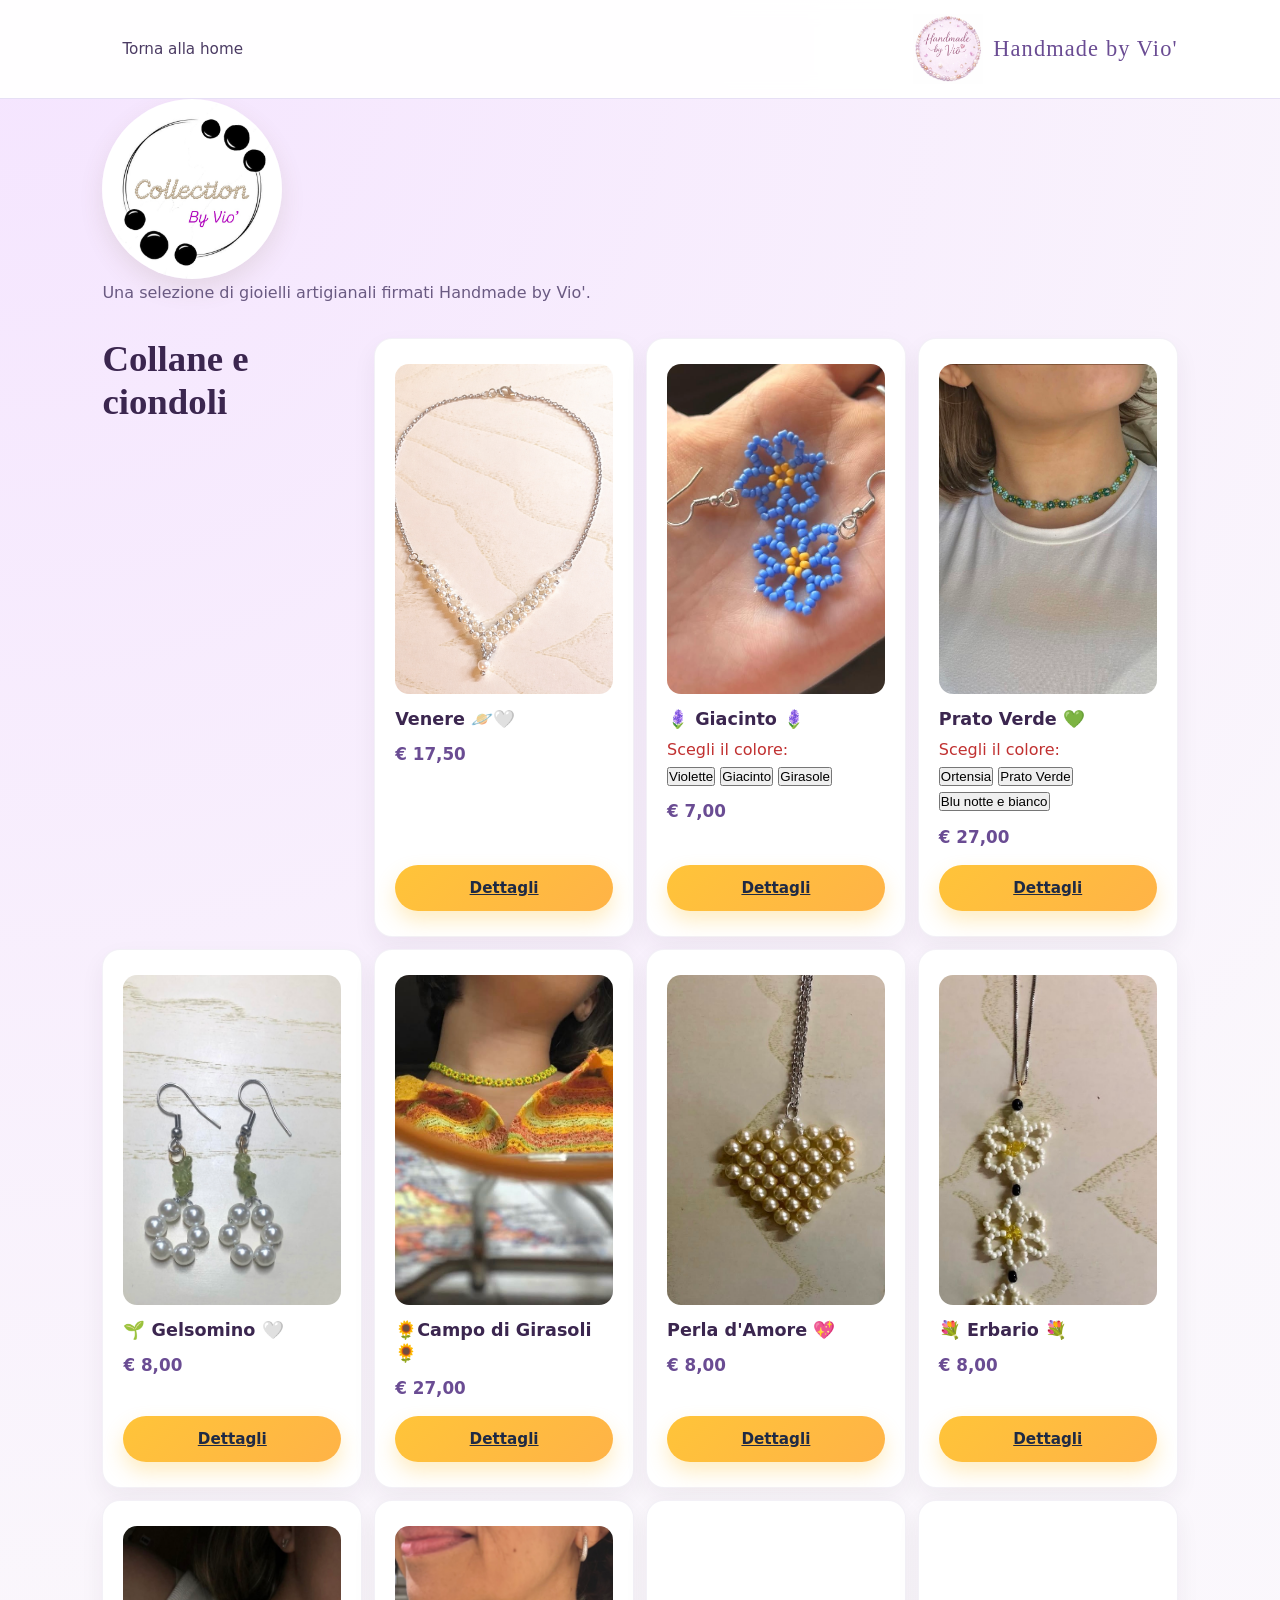
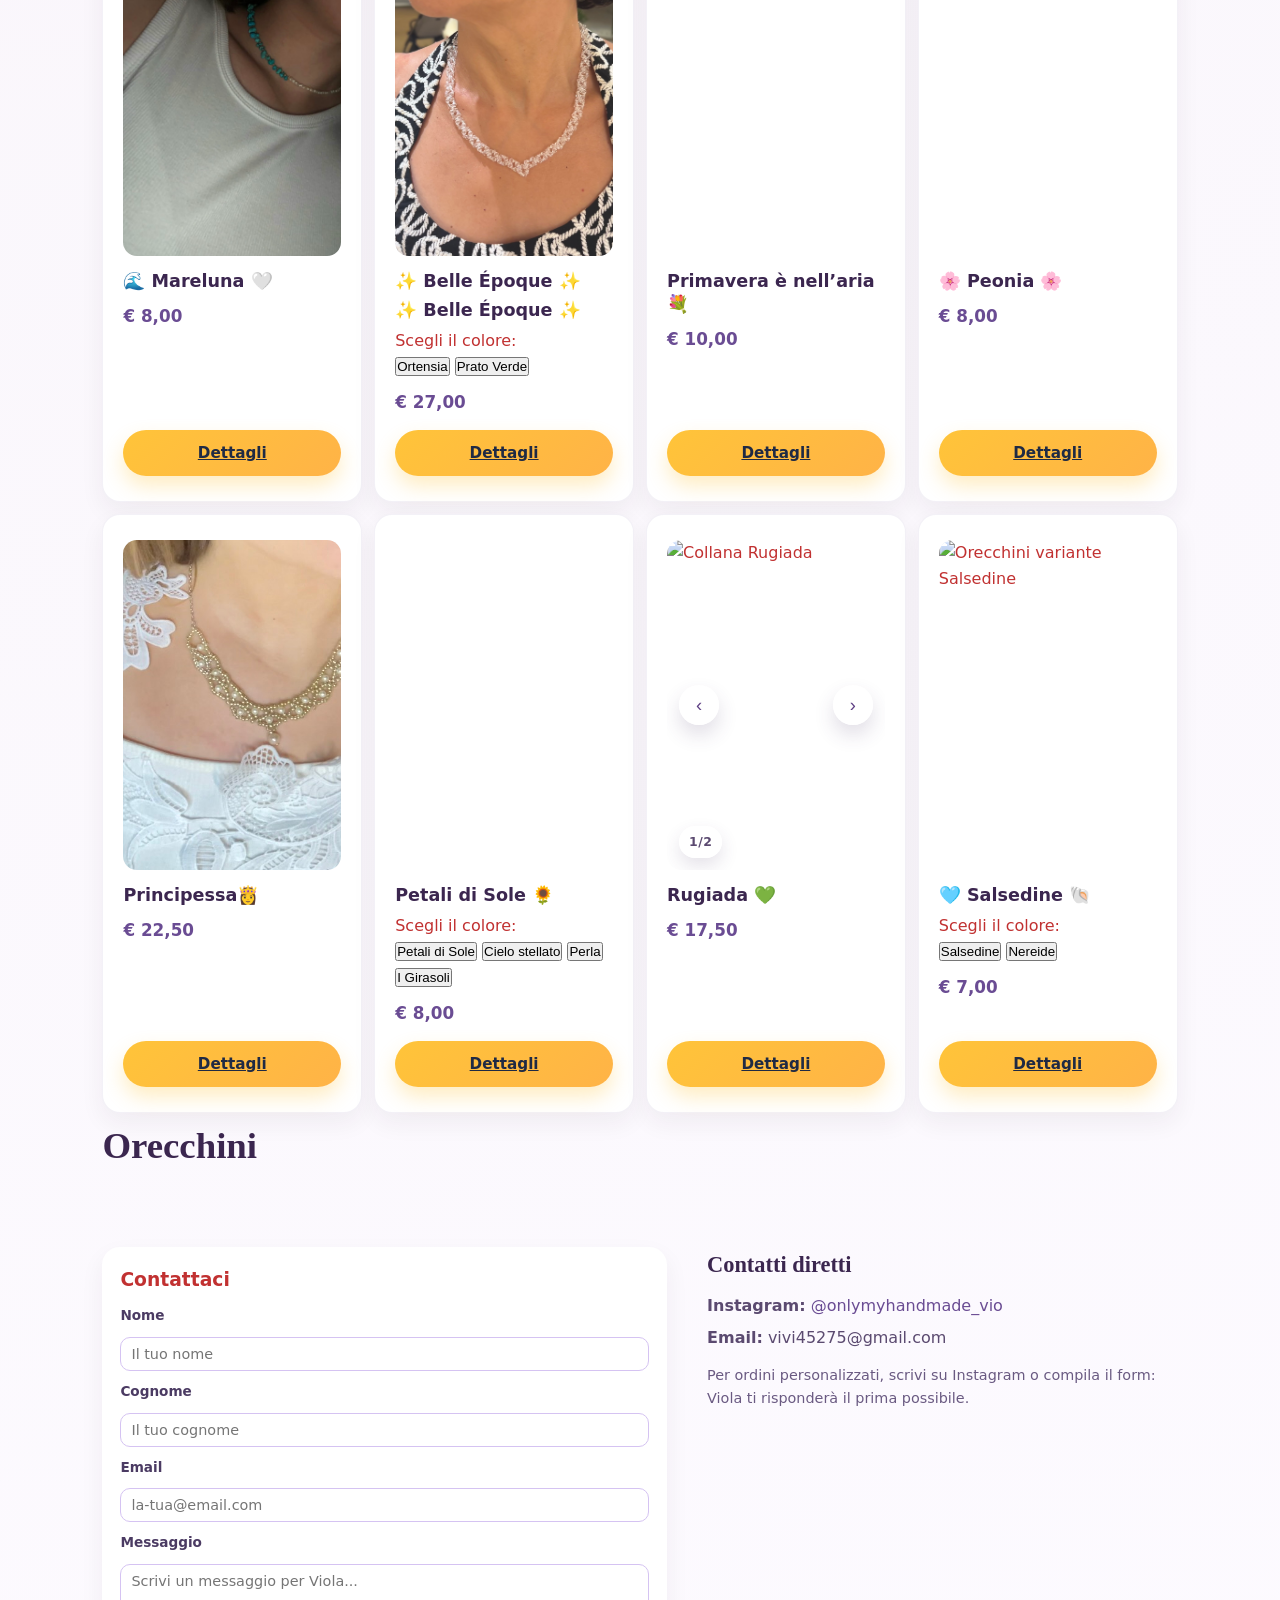
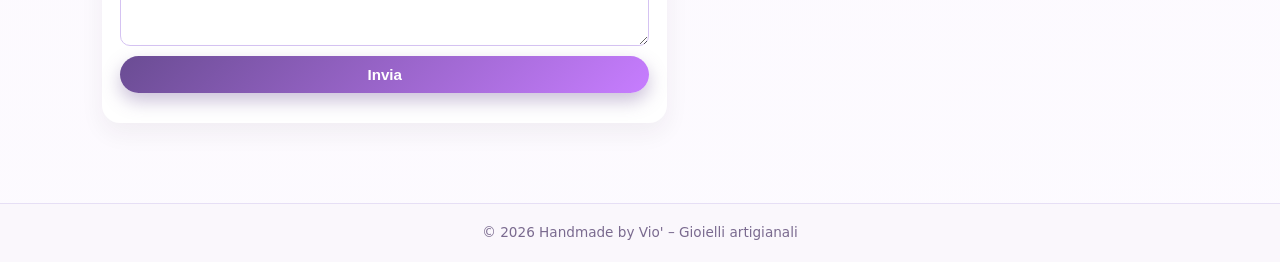
==== iscriviti.html @ 58bd5a5a "Update iscriviti.html" ====
<!DOCTYPE html>
<html lang="it">
<head>
    <meta charset="UTF-8">
    <meta name="viewport" content="width=device-width, initial-scale=1.0">
    <title>Handmade by Vio'</title>
    <link rel="stylesheet" href="style.css?v=8">
</head>

<body class="shop-page">

<header class="main-header">
    <div class="logo">
        <img src="logo.jpg" alt="Logo Handmade by Vio'" class="logo-img" width="320" height="320" decoding="async">
        Handmade by Vio'
    </div>
    <nav class="main-nav">
        <a href="index.html">Torna alla home</a>
    </nav>
</header>

<main> 
    <section id="shop" class="section shop">
        <div class="shop-header">
                <img src="collection.jpg" alt="Collezione Handmade by Vio'" class="shop-title-image" width="236" height="420" decoding="async">
            <p class="shop-subtitle">Una selezione di gioielli artigianali firmati Handmade by Vio'.</p>
        </div>

        <div class="shop-grid">
            <div class="product-category-heading product-category-heading--necklaces">
                <h2>Collane e ciondoli</h2>
            </div>
            
           <article class="product-card product-card--necklaces">
                <img src="Collana_V.PNG" class="product-img" alt="Collana a V con dettagli verdi" width="900" height="900" decoding="async" loading="lazy">
                <h3> Venere 🪐🤍 </h3>
                <p class="product-price">€ 17,50</p>    
                <a class="btn-paypal" href="https://ko-fi.com/s/4e75dc7862" target="_blank" rel="noopener noreferrer">Dettagli</a>
            </article>

            <article class="product-card product-card--earrings">
                <img src="Orecchini_fiore_azzurro.png" class="product-img" alt="Orecchini variante Giacinto" width="900" height="641" decoding="async" loading="lazy" data-variant-image>
                <h3 data-variant-title>🪻 Giacinto 🪻</h3>
                <div class="product-variants" aria-label="Scegli il colore">
                    <p class="product-variants-title">Scegli il colore:</p>
                    <div class="product-variant-options">
                         <button class="product-variant-option" type="button" data-variant-src="Orecchini_violette.jpeg" data-variant-alt="Orecchini variante Violette" data-variant-title="Violette 💜" data-variant-link="https://ko-fi.com/s/10fd4e229b "> Violette</button>
                        <button class="product-variant-option is-selected" type="button" data-variant-src="Orecchini_fiore_azzurro.png" data-variant-alt="Orecchini variante Giacinto" data-variant-title="🪻 Giacinto 🪻" data-variant-link="https://ko-fi.com/s/c341eb1907">Giacinto</button>
                        <button class="product-variant-option" type="button" data-variant-src="Orecchini_fiore_girasole.jpeg" data-variant-alt="Orecchini variante Girasole" data-variant-title="🌻 Girasole 🌻" data-variant-link="https://ko-fi.com/s/edbe66cc7f">Girasole</button>
                        <!-- <button class="product-variant-option" type="button" data-variant-src="FOTO DA METTERE" data-variant-alt="Orecchini variante Tulipani" data-variant-title="🌷 Tulipani 🌷">Tulipani</button> -->
                    </div>
                </div>
                <p class="product-price">€ 7,00</p>
                <a class="btn-paypal" href="https://ko-fi.com/s/c341eb1907" target="_blank" rel="noopener noreferrer">Dettagli</a>
                </article>

           <article class="product-card product-card--necklaces">
            <img src="Collana_full_indossata_ila.jpg" class="product-img" alt="Collana Prato Verde" width="900" height="641" decoding="async" loading="lazy" data-variant-image>
            <h3 data-variant-title>Prato Verde 💚</h3>
        <div class="product-variants" aria-label="Scegli il colore">
            <p class="product-variants-title">Scegli il colore:</p>
            <div class="product-variant-options">
            <button class="product-variant-option" type="button" data-variant-src="Collana_full_viola.jpeg" data-variant-alt="Collana Ortensia"  data-variant-title="Ortensia 🌸" data-variant-link="https://ko-fi.com/s/2b9fdcc997">Ortensia</button>
            <button class="product-variant-option is-selected" type="button" data-variant-src="Collana_full_indossata_ila.jpg" data-variant-alt="Collana Prato Verde" data-variant-title="Prato Verde 💚" data-variant-link="https://ko-fi.com/s/dfb1fb97f9" >Prato Verde</button>
            <button class="product-variant-option" type="button" data-variant-src="Collana_full_mamma.jpg" data-variant-alt="Collana Blu notte e bianco" data-variant-title="Blu notte e bianco 🦋🤍" data-variant-link="https://ko-fi.com/s/7782396553" >Blu notte e bianco </button>
        </div>
    </div>
            <p class="product-price">€ 27,00</p>
                <a class="btn-paypal" href="https://ko-fi.com/s/dfb1fb97f9" target="_blank" rel="noopener noreferrer">Dettagli</a>
            </article>
            

            <article class="product-card product-card--earrings">
                <img src="Orecchini_fiore_perle.png" class="product-img" alt="Orecchini perle" width="733" height="900" decoding="async" loading="lazy">
                <h3> 🌱 Gelsomino 🤍 </h3>
                <p class="product-price">€ 8,00</p>
                <a class="btn-paypal" href="https://ko-fi.com/s/b05c81e9fe" target="_blank" rel="noopener noreferrer">Dettagli</a>
            </article>

            <article class="product-card product-card--necklaces">
                <img src="Collana_girasoli.jpg" class="product-img" alt="Campo di girasoli" width="900" height="588" decoding="async" loading="lazy">
                <h3>🌻Campo di Girasoli🌻</h3>
                <p class="product-price">€ 27,00</p>
                <a class="btn-paypal" href="https://ko-fi.com/s/fb41771885" target="_blank" rel="noopener noreferrer">Dettagli</a>
            </article>


            <article class="product-card product-card--necklaces">
                <img src="ciondolo_cuore_perle.jpg" class="product-img" alt="Ciondolo a forma di Cuore" width="335" height="700" decoding="async" loading="lazy">
                <h3> Perla d'Amore 💖 </h3>
                <p class="product-price">€ 8,00</p>
                <a class="btn-paypal" href="https://ko-fi.com/s/1aa7f92076" target="_blank" rel="noopener noreferrer">Dettagli</a>
            </article>

            <article class="product-card product-card--necklaces">
                <img src="ciondolo_fiori.jpg" class="product-img" alt="Ciondolo a forma di Fiore" width="430" height="900" decoding="async" loading="lazy">
                <h3> 💐 Erbario 💐 </h3>
                <p class="product-price">€ 8,00</p>
                <a class="btn-paypal" href="https://ko-fi.com/s/86d0505329" target="_blank" rel="noopener noreferrer">Dettagli</a>
            </article>

            <article class="product-card product-card--necklaces">
                <img src="Collana_pietre_azzurre_perle_indossata.jpeg" class="product-img" alt="Pietre e perle" width="900" height="779" decoding="async" loading="lazy">
                <h3> 🌊 Mareluna 🤍</h3>
                <p class="product-price">€ 8,00</p>
                <a class="btn-paypal" href="https://ko-fi.com/s/6efd4d4713" target="_blank" rel="noopener noreferrer">Dettagli</a>
            </article>

            <article class="product-card product-card--necklaces">
                <img src="Collana_belle_epoque.jpeg" class="product-img" alt="Pietre e perle" width="900" height="779" decoding="async" loading="lazy">
                <h3> ✨ Belle Époque ✨</h3>
                   <h3 data-variant-title>✨ Belle Époque ✨</h3>
        <div class="product-variants" aria-label="Scegli il colore">
            <p class="product-variants-title">Scegli il colore:</p>
            <div class="product-variant-options">
            <button class="product-variant-option" type="button" data-variant-src="collana_goccia_d'inverno.jpeg" data-variant-alt="Collana Ortensia"  data-variant-title="Ortensia 🌸" data-variant-link="https://ko-fi.com/s/2b9fdcc997">Ortensia</button>
            <button class="product-variant-option is-selected" type="button" data-variant-src="Collana_belle_epoque.jpeg" data-variant-alt="Collana Prato Verde" data-variant-title="Prato Verde 💚" data-variant-link="https://ko-fi.com/s/dfb1fb97f9" >Prato Verde</button>
        </div>
    </div>
            <p class="product-price">€ 27,00</p>
                <a class="btn-paypal" href="https://ko-fi.com/s/dfb1fb97f9" target="_blank" rel="noopener noreferrer">Dettagli</a>
            </article>
            

            <article class="product-card product-card--necklaces">
                <img src="Collana_full_meta_scatola.jpg" class="product-img" alt="Primavera e nell'aria" width="506" height="900" decoding="async" loading="lazy">
                <h3>Primavera è nell’aria 💐</h3>
                <p class="product-price">€ 10,00</p>
                <a class="btn-paypal" href="https://ko-fi.com/s/d41a8a29cd" target="_blank" rel="noopener noreferrer">Dettagli</a>
            </article>

            <article class="product-card product-card--earrings">
                <img src="Orecchini_pietre_rosa.jpg" class="product-img" alt="Pendenti" width="900" height="1011" decoding="async" loading="lazy">
                <h3> 🌸 Peonia 🌸 </h3>
                <p class="product-price">€ 8,00</p>
                <a class="btn-paypal" href="https://ko-fi.com/s/811eda7bd0" target="_blank" rel="noopener noreferrer">Dettagli</a>
            </article>

            <article class="product-card product-card--necklaces">
                <img src="Collana_principessa_indossata.jpeg" class="product-img" alt="Principessa" width="900" height="483" decoding="async" loading="lazy">
                <h3>Principessa👸</h3>
                <p class="product-price">€ 22,50</p>
                 <a class="btn-paypal" href="https://ko-fi.com/s/a9207902b9" target="_blank" rel="noopener noreferrer">Dettagli</a>
            </article>


           <article class="product-card product-card--necklaces">
            <img src="Collana_fiori_vers_1.jpg" class="product-img" alt="Petali di Sole" width="900" height="900"decoding="async" loading="lazy" data-variant-image>
               <h3 data-variant-title>Petali di Sole 🌻</h3>
            <div class="product-variants" aria-label="Scegli il colore">
            <p class="product-variants-title">Scegli il colore:</p>
            <div class="product-variant-options">
        <button class="product-variant-option is-selected" type="button" data-variant-src="Collana_fiori_vers_1.jpg" data-variant-alt="Petali di Sole ☀️ " data-variant-title="Petali di Sole ☀️" data-variant-link="https://ko-fi.com/s/2ba6eb8bb9" >Petali di Sole</button>
        <button class="product-variant-option" type="button" data-variant-src="Collana_fiori_vers_2.jpg" data-variant-alt="Cielo stellato" data-variant-title="Cielo stellato 🌃" data-variant-link="https://ko-fi.com/s/c15b8d10e5" >Cielo stellato </button>
        <button class="product-variant-option" type="button" data-variant-src="Collana_fiori_vers_3.jpg" data-variant-alt="Perla" data-variant-title=" Perla 🤍" data-variant-link="https://ko-fi.com/s/6dd7ef2944" >Perla</button>
        <button class="product-variant-option" type="button" data-variant-src="Collana_fiori_vers_4.jpg" data-variant-alt="I Girasoli" data-variant-title="I Girasoli 🌻" data-variant-link="https://ko-fi.com/s/4df6c43f97" >I Girasoli </button>
        </div>
    </div>
    <p class="product-price">€ 8,00</p>
    <a class="btn-paypal" href="https://ko-fi.com/s/2ba6eb8bb9" target="_blank" rel="noopener noreferrer">Dettagli</a></article>


         <article class="product-card product-card--necklaces">
                <div class="product-slider" data-product-slider aria-label="Foto e video della Collana Rugiada">
                    <img src="Collana_rugiada.jpg" class="product-img product-img-contain product-slide is-active" data-product-slide alt="Collana Rugiada" width="900" height="900" decoding="async" loading="lazy">
                    <video class="product-video product-slide" data-product-slide controls preload="metadata" aria-label="Video della Collana Rugiada">
                        <source src="Collana_rugiada_video.mp4" type="video/mp4">
                        Il tuo browser non supporta la riproduzione di video.
                    </video>
                    <button class="product-slider-arrow prev" type="button" aria-label="Mostra la foto precedente">‹</button>
                    <button class="product-slider-arrow next" type="button" aria-label="Mostra il media successivo">›</button>
                    <span class="product-slider-counter" aria-live="polite">1/2</span>
                </div>
                <h3> Rugiada 💚</h3>
                <p class="product-price">€ 17,50</p>    
                <a class="btn-paypal" href=" https://ko-fi.com/s/6e20fabb48" target="_blank" rel="noopener noreferrer">Dettagli</a>
            </article>


             <article class="product-card product-card--earrings">
                <img src="Orecchini_salsedine.jpeg" class="product-img" alt="Orecchini variante Salsedine" width="900" height="641" decoding="async" loading="lazy" data-variant-image>
                <h3 data-variant-title> 🩵 Salsedine 🐚 </h3>
                <div class="product-variants" aria-label="Scegli il colore">
                    <p class="product-variants-title">Scegli il colore:</p>
                    <div class="product-variant-options">
                        <button class="product-variant-option is-selected" type="button" data-variant-src="Orecchini_salsedine.jpeg" data-variant-alt="Orecchini variante Salsedine" data-variant-title="🩵 Salsedine 🐚" data-variant-link="https://ko-fi.com/s/f0dd0de8f6">Salsedine</button>
                        <button class="product-variant-option" type="button" data-variant-src="Orecchini_Nereide_pietre.jpeg" data-variant-alt="Orecchini variante Nereide" data-variant-title="Nereide 🐬" data-variant-link="https://ko-fi.com/s/46f9dc42ae">Nereide</button>
                   </div>
                </div>
                <p class="product-price">€ 7,00</p>
                <a class="btn-paypal" href="https://ko-fi.com/s/c341eb1907" target="_blank" rel="noopener noreferrer">Dettagli</a>
                </article>
            <div class="product-category-heading product-category-heading--earrings">
                <h2>Orecchini</h2>
            </div>
</div>
</section>
</main>

<!----FEEDBACK ---->

<section id="contatti" class="section contact">

    <form id="subscribe-form" class="contact-form">
        <h3 class="contact-form-title">Contattaci</h3>

        <label for="nome">Nome</label>
        <input type="text" id="nome" name="user_name" placeholder="Il tuo nome" required>
        <input type="hidden" id="from-name-alias" name="from_name">

        <label for="cognome">Cognome</label>
        <input type="text" id="cognome" name="user_cogname" placeholder="Il tuo cognome" required>
        <input type="hidden" id="from-cogname-alias" name="from_cogname">

        <label for="email">Email</label>
        <input type="email" id="email" name="user_email" placeholder="la-tua@email.com" required>
        <input type="hidden" id="reply-to-alias" name="reply_to">

        <label for="messaggio">Messaggio</label>
        <textarea id="messaggio" name="message" rows="4" placeholder="Scrivi un messaggio per Viola..."></textarea>

        <button type="submit" class="btn-primary">Invia</button>
        <p id="form-feedback" aria-live="polite"></p>

    </form>

    <div class="contact-right">
            <h3>Contatti diretti</h3>
            <ul class="contact-list">
                <li><strong>Instagram:</strong> <a href="https://www.instagram.com/onlymyhandmade_vio?igsh=MW5odnh6eXptY2E0bQ==" target="_blank">@onlymyhandmade_vio</a></li>

                <li><strong>Email:</strong> vivi45275@gmail.com</li>
            </ul>
            <p class="contact-note">
                Per ordini personalizzati, scrivi su Instagram o compila il form:
                Viola ti risponderà il prima possibile.
            </p>
        </div>

</section>


    

<!-- EMAILJS -->
<script src="https://cdn.jsdelivr.net/npm/emailjs-com@3/dist/email.min.js"></script>

<script>
(function(){
    emailjs.init("Xf8NzhCd3ZJHkQGvs"); 
})();
</script>



<footer class="main-footer">
    <p>© 2026 Handmade by Vio' – Gioielli artigianali</p>
</footer>


<!-- IL TUO JS -->
<script src="script.js?v=9"></script>

</body>
</html>
---- style.css ----
/* RESET BASE */
.logo {
    display: flex;
    align-items: center;
    gap: 10px;
}

.logo-img {
    height: 70px;
    width: 70px;
    object-fit: contain;
}

* {
    box-sizing: border-box;
    margin: 0;
    padding: 0;
}

body {
    font-family: system-ui, -apple-system, BlinkMacSystemFont, "Segoe UI", sans-serif;
    background: radial-gradient(circle at top right, #ffe9f7, #faf7fc 50%, #ffffff);
    color: #c13131;
    line-height: 1.6;
    overflow-x: hidden;
}

body.shop-page {
    background:
        radial-gradient(circle at top left, rgba(244, 227, 255, 0.95), rgba(250, 247, 252, 0.88) 45%, rgba(253, 251, 255, 0.95)),
        linear-gradient(135deg, #fffaf7, #f8f1ff);
}

/* HEADER */
.main-header {
    position: sticky;
    top: 0;
    z-index: 100;
    display: flex;
    justify-content: space-between;
    align-items: center;
    flex-direction: row-reverse;
    padding: 14px 8%;
    background: rgba(255, 255, 255, 0.95);
    backdrop-filter: blur(10px);
    border-bottom: 1px solid #e6dff5;
}

.logo {
    font-family: "Playfair Display", serif;
    font-size: 1.4rem;
    color: #6a4c93;
    letter-spacing: 0.05em;
}

.main-nav a {
    margin-left: 20px;
    text-decoration: none;
    color: #4b3b63;
    font-weight: 500;
    font-size: 0.95rem;
    position: relative;
}

.main-nav a::after {
    content: "";
    position: absolute;
    left: 0;
    bottom: -4px;
    width: 0;
    height: 2px;
    background: #c77dff;
    transition: width 0.25s ease;
}

.main-nav a:hover::after {
    width: 100%;
}

/* SECTIONS */
.section {
    padding: 80px 8%;
}

/* HERO */
.hero {
    min-height: 80vh;
    display: grid;
    grid-template-columns: minmax(0, 0.95fr) minmax(320px, 1.05fr);
    align-items: center;
    gap: 48px;
    background:
        radial-gradient(circle at top left, rgba(244, 227, 255, 0.95), rgba(250, 247, 252, 0.88) 45%, rgba(253, 251, 255, 0.95)),
        linear-gradient(135deg, #fffaf7, #f8f1ff);
}

.hero-content {
    text-align: left;
}

.hero-eyebrow {
    display: inline-block;
    margin-bottom: 14px;
    padding: 6px 12px;
    border-radius: 999px;
    background: rgba(255, 255, 255, 0.8);
    color: #9a5f2e;
    font-size: 0.82rem;
    font-weight: 700;
    letter-spacing: 0.08em;
    text-transform: uppercase;
}

.hero-content h1 {
    font-family: "Playfair Display", serif;
    font-size: 3rem;
    margin-bottom: 16px;
    color: #3b264f;
    line-height: 1.1;
}

.hero-content p {
    max-width: 560px;
    margin: 0 0 28px;
    color: #5b4a70;
    font-size: 1.02rem;
}

.hero-actions {
    display: flex;
    flex-wrap: wrap;
    gap: 14px;
}

.hero-showcase {
    display: flex;
    flex-direction: column;
    gap: 18px;
}

.carousel-window {
    position: relative;
    min-height: 500px;
    border-radius: 30px;
    padding: 18px;
    overflow: hidden;
    background: linear-gradient(145deg, rgba(255, 255, 255, 0.96), rgba(250, 240, 255, 0.92));
    box-shadow: 0 22px 60px rgba(73, 48, 100, 0.16);
    border: 1px solid rgba(213, 195, 242, 0.7);
}

.carousel-track {
    position: relative;
    min-height: 464px;
}

.carousel-slide {
    position: absolute;
    inset: 0;
    display: grid;
    grid-template-columns: minmax(0, 1.1fr) minmax(220px, 0.9fr);
    gap: 18px;
    align-items: stretch;
    opacity: 0;
    transform: translateX(24px);
    pointer-events: none;
    transition: opacity 0.45s ease, transform 0.45s ease;
}

.carousel-slide.is-active {
    opacity: 1;
    transform: translateX(0);
    pointer-events: auto;
}

.carousel-image-wrap {
    position: relative;
    border-radius: 22px;
    overflow: hidden;
    background: #fff;
    height: clamp(320px, 34vw, 460px);
    min-height: 0;
}

.carousel-image {
    width: 100%;
    height: 100%;
    object-fit: cover;
    display: block;
}

.carousel-copy {
    display: flex;
    flex-direction: column;
    justify-content: center;
    padding: 10px 8px 10px 4px;
}

.carousel-tag {
    display: inline-block;
    align-self: flex-start;
    margin-bottom: 14px;
    padding: 6px 10px;
    border-radius: 999px;
    background: #fff3d8;
    color: #9c6317;
    font-size: 0.78rem;
    font-weight: 700;
    letter-spacing: 0.05em;
    text-transform: uppercase;
}

.carousel-copy h2 {
    font-family: "Playfair Display", serif;
    font-size: 2rem;
    line-height: 1.15;
    color: #3b264f;
    margin-bottom: 12px;
}

.carousel-copy p {
    color: #5b4a70;
    font-size: 0.98rem;
}

.carousel-arrow {
    position: absolute;
    top: 50%;
    transform: translateY(-50%);
    z-index: 2;
    width: 44px;
    height: 44px;
    border: none;
    border-radius: 50%;
    background: rgba(255, 255, 255, 0.94);
    color: #5e3f84;
    box-shadow: 0 10px 20px rgba(70, 49, 97, 0.16);
    cursor: pointer;
    font-size: 1.2rem;
    touch-action: manipulation;
    -webkit-tap-highlight-color: transparent;
    user-select: none;
}

.carousel-arrow.prev {
    left: 12px;
}

.carousel-arrow.next {
    right: 12px;
}

.carousel-dots {
    display: flex;
    justify-content: center;
    gap: 10px;
}

.carousel-dot {
    width: 11px;
    height: 11px;
    border-radius: 50%;
    border: none;
    background: rgba(106, 76, 147, 0.26);
    cursor: pointer;
    transition: transform 0.2s ease, background 0.2s ease;
    touch-action: manipulation;
    -webkit-tap-highlight-color: transparent;
    user-select: none;
}

.carousel-dot.is-active {
    background: #6a4c93;
    transform: scale(1.18);
}

.btn-primary,
.btn-secondary {
    display: inline-block;
    padding: 10px 22px;
    border-radius: 999px;
    border: none;
    cursor: pointer;
    font-weight: 600;
    font-size: 0.95rem;
    text-decoration: none;
    transition: transform 0.15s ease, box-shadow 0.15s ease, background 0.2s ease;
}

.btn-primary {
    background: linear-gradient(135deg, #6a4c93, #c77dff);
    color: #fff;
    box-shadow: 0 8px 18px rgba(106, 76, 147, 0.35);
}

.btn-primary:hover {
    transform: translateY(-1px);
    box-shadow: 0 10px 22px rgba(106, 76, 147, 0.45);
}

.btn-secondary {
    background: #fff;
    color: #6a4c93;
    border: 1px solid #d5c3f2;
}

.btn-secondary:hover {
    background: #f4ebff;
}

.btn-paypal {
    display: inline-flex;
    align-items: center;
    justify-content: center;
    width: 100%;
    margin-top: 12px;
    padding: 11px 18px;
    border: none;
    border-radius: 999px;
    background: linear-gradient(135deg, #ffc439, #ffb347);
    color: #1f2a44;
    font-weight: 700;
    font-size: 0.95rem;
    cursor: pointer;
    transition: transform 0.15s ease, box-shadow 0.15s ease;
    box-shadow: 0 10px 20px rgba(255, 196, 57, 0.3);
}

.btn-paypal:hover {
    transform: translateY(-1px);
    box-shadow: 0 14px 24px rgba(255, 196, 57, 0.36);
}

.payment-note {
    margin: 8px 4px 0;
    font-size: 0.82rem;
    line-height: 1.45;
    color: #6b5a80;
}

.paypal-setup-note {
    margin-top: 28px;
    padding: 18px 20px;
    border-radius: 20px;
    background: rgba(255, 255, 255, 0.82);
    border: 1px solid #ead7ff;
    color: #5b4a70;
    box-shadow: 0 14px 30px rgba(90, 60, 120, 0.08);
}

.paypal-setup-note h3 {
    margin-bottom: 8px;
    color: #3b264f;
    font-family: "Playfair Display", serif;
}

/* ABOUT */
.about {
    display: grid;
    grid-template-columns: minmax(0, 1.2fr) minmax(0, 1fr);
    gap: 40px;
    align-items: center;
}

.about-text h2 {
    font-family: "Playfair Display", serif;
    font-size: 2rem;
    margin-bottom: 12px;
    color: #3b264f;
}

.about-text p {
    color: #5b4a70;
}

.about-gallery {
    display: grid;
    grid-template-columns: repeat(2, 1fr);
    gap: 12px;
}

.about-img {
    background: linear-gradient(135deg, #e8d9ff, #fdfbff);
    border-radius: 16px;
    min-height: 120px;
}

/* SHOP */
.shop,
.contact {
    max-width: 100%;
    margin: 0;
    background: transparent;
}

.shop {
    padding: 0 8%;
}

.shop-header {
    max-width: 620px;
    margin-bottom: 32px;
}

.shop-title-row {
    display: flex;
    align-items: center;
    gap: 18px;
    margin-bottom: 12px;
}

.shop-title-image {
    display: block;
    width: clamp(120px, 16vw, 180px);
    aspect-ratio: 1 / 1;
    height: clamp(120px, 16vw, 180px);
    flex-shrink: 0;
    object-fit: cover;
    object-position: center 50%;
    border-radius: 50%;
    box-shadow: 0 10px 24px rgba(118, 88, 48, 0.12);
}

.shop h2 {
    font-family: "Playfair Display", serif;
    font-size: 2.3rem;
    line-height: 1.15;
    margin-bottom: 0;
    color: #3b264f;
}

.shop-subtitle {
    color: #6a5a82;
    font-size: 1rem;
    line-height: 1.7;
}

.shop-grid {
    display: grid;
    grid-template-columns: repeat(4, minmax(0, 1fr));
    gap: 12px;
    min-width: 0;
}

.product-card {
    background: #fff;
    border-radius: 18px;
    padding: 25px 20px;
    box-shadow: 0 10px 24px rgba(43, 34, 54, 0.06);
    display: flex;
    flex-direction: column;
    gap: 6px;
    width: 100%;
    max-width: 100%;/* più larga */
    min-height: auto; /* niente altezza forzata */
    min-width: 0;
    border: 1px solid rgba(106, 76, 147, 0.08);
    transition: transform 0.2s ease, box-shadow 0.2s ease;
}

.product-card:hover {
    transform: translateY(-4px);
    box-shadow: 0 16px 32px rgba(43, 34, 54, 0.1);
}


.product-card > img,
.product-img {
    width: 100%;
    height: 330px;
    display: block;
    object-fit: cover;
    object-position: center;
    background-size: cover;
    background-position: center;
    background-repeat: no-repeat;
    margin-bottom: 8px;
    border-radius: 14px;
    overflow: hidden;
}

.product-slider {
    position: relative;
    width: 100%;
    height: 330px;
    margin-bottom: 8px;
    border-radius: 14px;
    overflow: hidden;
}

.product-slider .product-img {
    margin-bottom: 0;
    display: none;
    height: 100%;
}

.product-slider .product-img.is-active {
    display: block;
}

.product-img.product-img-contain {
    object-fit: contain;
}

.product-slider-arrow {
    position: absolute;
    top: 50%;
    transform: translateY(-50%);
    z-index: 2;
    width: 40px;
    height: 40px;
    border: none;
    border-radius: 50%;
    background: rgba(255, 255, 255, 0.92);
    color: #5e3f84;
    box-shadow: 0 10px 20px rgba(70, 49, 97, 0.16);
    cursor: pointer;
    font-size: 1.15rem;
}

.product-slider-arrow.prev {
    left: 12px;
}

.product-slider-arrow.next {
    right: 12px;
}

.product-slider-counter {
    position: absolute;
    left: 12px;
    bottom: 12px;
    z-index: 2;
    padding: 6px 10px;
    border-radius: 999px;
    background: rgba(255, 255, 255, 0.92);
    color: #5b4a70;
    font-size: 0.78rem;
    font-weight: 700;
    letter-spacing: 0.04em;
    box-shadow: 0 8px 18px rgba(70, 49, 97, 0.14);
}

.product-card h3 {
    font-size: 1.1rem;
    line-height: 1.3;
    color: #3b264f;
    margin: 0;
    overflow-wrap: anywhere;
}

.product-desc {
    font-size: 0.95rem;
    line-height: 1.55;
    color: #6a5a82;
    margin: 0;
    flex-grow: 1;
    overflow-wrap: anywhere;
}

.product-price {
    font-weight: 700;
    font-size: 1.05rem;
    color: #6a4c93;
    margin-top: 4px;
    margin-bottom: 8px;
    overflow-wrap: anywhere;
}

.product-card .btn-paypal {
    margin-top: auto;
    text-align: center;
    min-width: 0;
}

/* CONTACT */
.contact {
    display: grid;
    grid-template-columns: minmax(0, 1.2fr) minmax(0, 1fr);
    gap: 40px;
    align-items: flex-start;
}

.contact-left h2 {
    font-family: "Playfair Display", serif;
    font-size: 2rem;
    margin-bottom: 10px;
    color: #3b264f;
}

.contact-left p {
    color: #5b4a70;
    margin-bottom: 18px;
}

.contact-form {
    background: #fff;
    border-radius: 18px;
    padding: 18px 18px 20px;
    box-shadow: 0 10px 24px rgba(43, 34, 54, 0.06);
    display: flex;
    flex-direction: column;
    gap: 10px;
}

.contact-form label {
    font-size: 0.85rem;
    font-weight: 600;
    color: #4b3b63;
}

.contact-form input,
.contact-form textarea {
    border-radius: 10px;
    border: 1px solid #d5c3f2;
    padding: 8px 10px;
    font-size: 0.9rem;
    font-family: inherit;
    outline: none;
    transition: border 0.15s ease, box-shadow 0.15s ease;
}

.contact-form input:focus,
.contact-form textarea:focus {
    border-color: #6a4c93;
    box-shadow: 0 0 0 2px rgba(199, 125, 255, 0.25);
}

.checkbox {
    display: flex;
    align-items: center;
    gap: 8px;
    font-size: 0.85rem;
    color: #5b4a70;
}

.checkbox input {
    width: 16px;
    height: 16px;
}

.form-feedback {
    font-size: 0.85rem;
    margin-top: 4px;
}

/* CONTACT RIGHT */
.contact-right h3 {
    font-family: "Playfair Display", serif;
    font-size: 1.4rem;
    margin-bottom: 10px;
    color: #3b264f;
}

.contact-list {
    list-style: none;
    margin-bottom: 14px;
}

.contact-list li {
    margin-bottom: 6px;
    color: #5b4a70;
}

.contact-list a {
    color: #6a4c93;
    text-decoration: none;
}

.contact-list a:hover {
    text-decoration: underline;
}

.contact-note {
    font-size: 0.9rem;
    color: #6a5a82;
}

/* FOOTER */
.main-footer {
    text-align: center;
    padding: 18px 8%;
    font-size: 0.85rem;
    color: #7a6a8f;
    border-top: 1px solid #e6dff5;
    background: #faf7fc;
}

/* RESPONSIVE */
@media screen and (max-width: 600px) {
    .main-header {
        gap: 12px;
    }

    .hero {
        grid-template-columns: 1fr;
        gap: 20px;
        min-height: auto;
    }

    .hero-content {
        text-align: center;
    }

    .hero-content p {
        margin-left: auto;
        margin-right: auto;
    }

    .hero-actions {
        justify-content: center;
    }

    .carousel-window {
        padding: 12px;
        min-height: 0;
        overflow: visible;
    }

    .carousel-track {
        min-height: 0;
    }

    .carousel-slide {
        position: relative;
        inset: auto;
        display: none;
        grid-template-columns: 1fr;
        gap: 12px;
    }

    .carousel-slide.is-active {
        display: grid;
    }

    .carousel-image-wrap {
        height: clamp(260px, 42vw, 360px);
        min-height: 0;
    }

    .carousel-copy {
        padding: 0;
    }

    .carousel-copy h2 {
        font-size: 1.35rem;
        margin-bottom: 8px;
    }

    .carousel-copy p {
        font-size: 0.92rem;
        margin-bottom: 10px;
    }

    .carousel-tag {
        margin-bottom: 10px;
    }

    .btn-paypal {
        margin-top: 8px;
    }
}

@media screen and (min-width: 601px) and (max-width: 768px) {
    .main-header {
        gap: 12px;
    }

    .hero {
        grid-template-columns: minmax(0, 0.9fr) minmax(280px, 1.1fr);
        gap: 24px;
        min-height: auto;
    }

    .hero-content {
        text-align: left;
    }

    .hero-content p {
        margin-left: 0;
        margin-right: 0;
    }

    .hero-actions {
        justify-content: flex-start;
    }

    .hero-showcase {
        width: 100%;
    }

    .carousel-window {
        padding: 14px;
        min-height: 0;
    }

    .carousel-track {
        min-height: 0;
    }

    .carousel-slide {
        grid-template-columns: minmax(0, 1fr) minmax(180px, 0.95fr);
        gap: 12px;
        align-items: center;
    }

    .carousel-slide.is-active {
        pointer-events: auto;
    }

    .carousel-image-wrap {
        height: clamp(240px, 30vw, 320px);
        min-height: 0;
    }

    .carousel-image {
        object-fit: cover;
    }

    .carousel-copy {
        padding: 0 4px 0 0;
    }

    .carousel-tag {
        margin-bottom: 8px;
    }

    .carousel-copy h2 {
        font-size: 1.2rem;
        margin-bottom: 8px;
    }

    .carousel-copy p {
        font-size: 0.9rem;
        margin-bottom: 8px;
    }

    .btn-paypal {
        margin-top: 6px;
        padding: 10px 14px;
    }

    .shop-grid {
        grid-template-columns: repeat(2, minmax(0, 1fr));
    }
}

@media screen and (min-width: 769px) and (max-width: 1200px) {
    .hero {
        grid-template-columns: minmax(0, 0.92fr) minmax(300px, 1.08fr);
        gap: 28px;
        min-height: auto;
    }

    .hero-content {
        text-align: left;
    }

    .hero-content p {
        margin-left: 0;
        margin-right: 0;
    }

    .hero-actions {
        justify-content: flex-start;
    }

    .hero-showcase {
        width: 100%;
    }

    .carousel-window {
        min-height: 380px;
        padding: 14px;
    }

    .carousel-track {
        min-height: 352px;
    }

    .carousel-slide {
        grid-template-columns: minmax(0, 1fr) minmax(240px, 0.95fr);
        gap: 14px;
        align-items: center;
    }

    .carousel-image-wrap {
        height: clamp(220px, 24vw, 280px);
    }

    .carousel-image {
        object-fit: contain;
        padding: 10px;
    }

    .carousel-copy {
        padding: 0 6px 0 0;
    }

    .carousel-copy h2 {
        font-size: 1.45rem;
    }

    .carousel-copy p {
        font-size: 0.94rem;
    }
}

@media screen and (min-width: 769px) and (max-width: 1200px) {
    .shop-grid {
        grid-template-columns: repeat(3, minmax(0, 1fr));
    }
}

@media screen and (max-width: 600px) {
    .main-header {
        flex-direction: column-reverse;
        gap: 10px;
        padding: 12px 16px;
    }

    .logo {
        font-size: 1.2rem;
    }

    .logo-img {
        width: 58px;
        height: 58px;
    }

    .section {
        padding: 44px 16px;
    }

    .hero {
        gap: 24px;
    }

    .hero-content h1 {
        font-size: clamp(1.85rem, 7vw, 2.15rem);
        line-height: 1.15;
    }

    .hero-content p {
        font-size: 0.96rem;
    }

    .hero-actions {
        flex-direction: column;
        align-items: stretch;
    }

    .btn-primary {
        width: 100%;
        text-align: center;
    }

    .carousel-window {
        padding: 14px;
    }

    .carousel-slide {
        gap: 16px;
    }

    .carousel-image-wrap {
        aspect-ratio: 1 / 1;
    }

    .carousel-copy h2 {
        font-size: 1.45rem;
        line-height: 1.22;
    }

    .carousel-copy p {
        font-size: 0.95rem;
        line-height: 1.6;
    }

    .carousel-arrow {
        width: 36px;
        height: 36px;
    }

    .carousel-arrow.prev {
        left: 8px;
    }

    .carousel-arrow.next {
        right: 8px;
    }

    .shop-header {
        margin-bottom: 24px;
    }

    .shop-title-row {
        gap: 14px;
        align-items: flex-start;
    }

    .shop-title-image {
        width: 110px;
        height: 110px;
    }

    .shop h2 {
        font-size: 1.9rem;
    }

    .shop-subtitle {
        font-size: 0.95rem;
    }

    .shop-grid {
        grid-template-columns: 1fr;
    }

    .product-card {
        width: 100%;
    }

    .product-img,
    .product-slider {
        height: 240px;
    }

    .product-slider-arrow {
        width: 36px;
        height: 36px;
    }
}
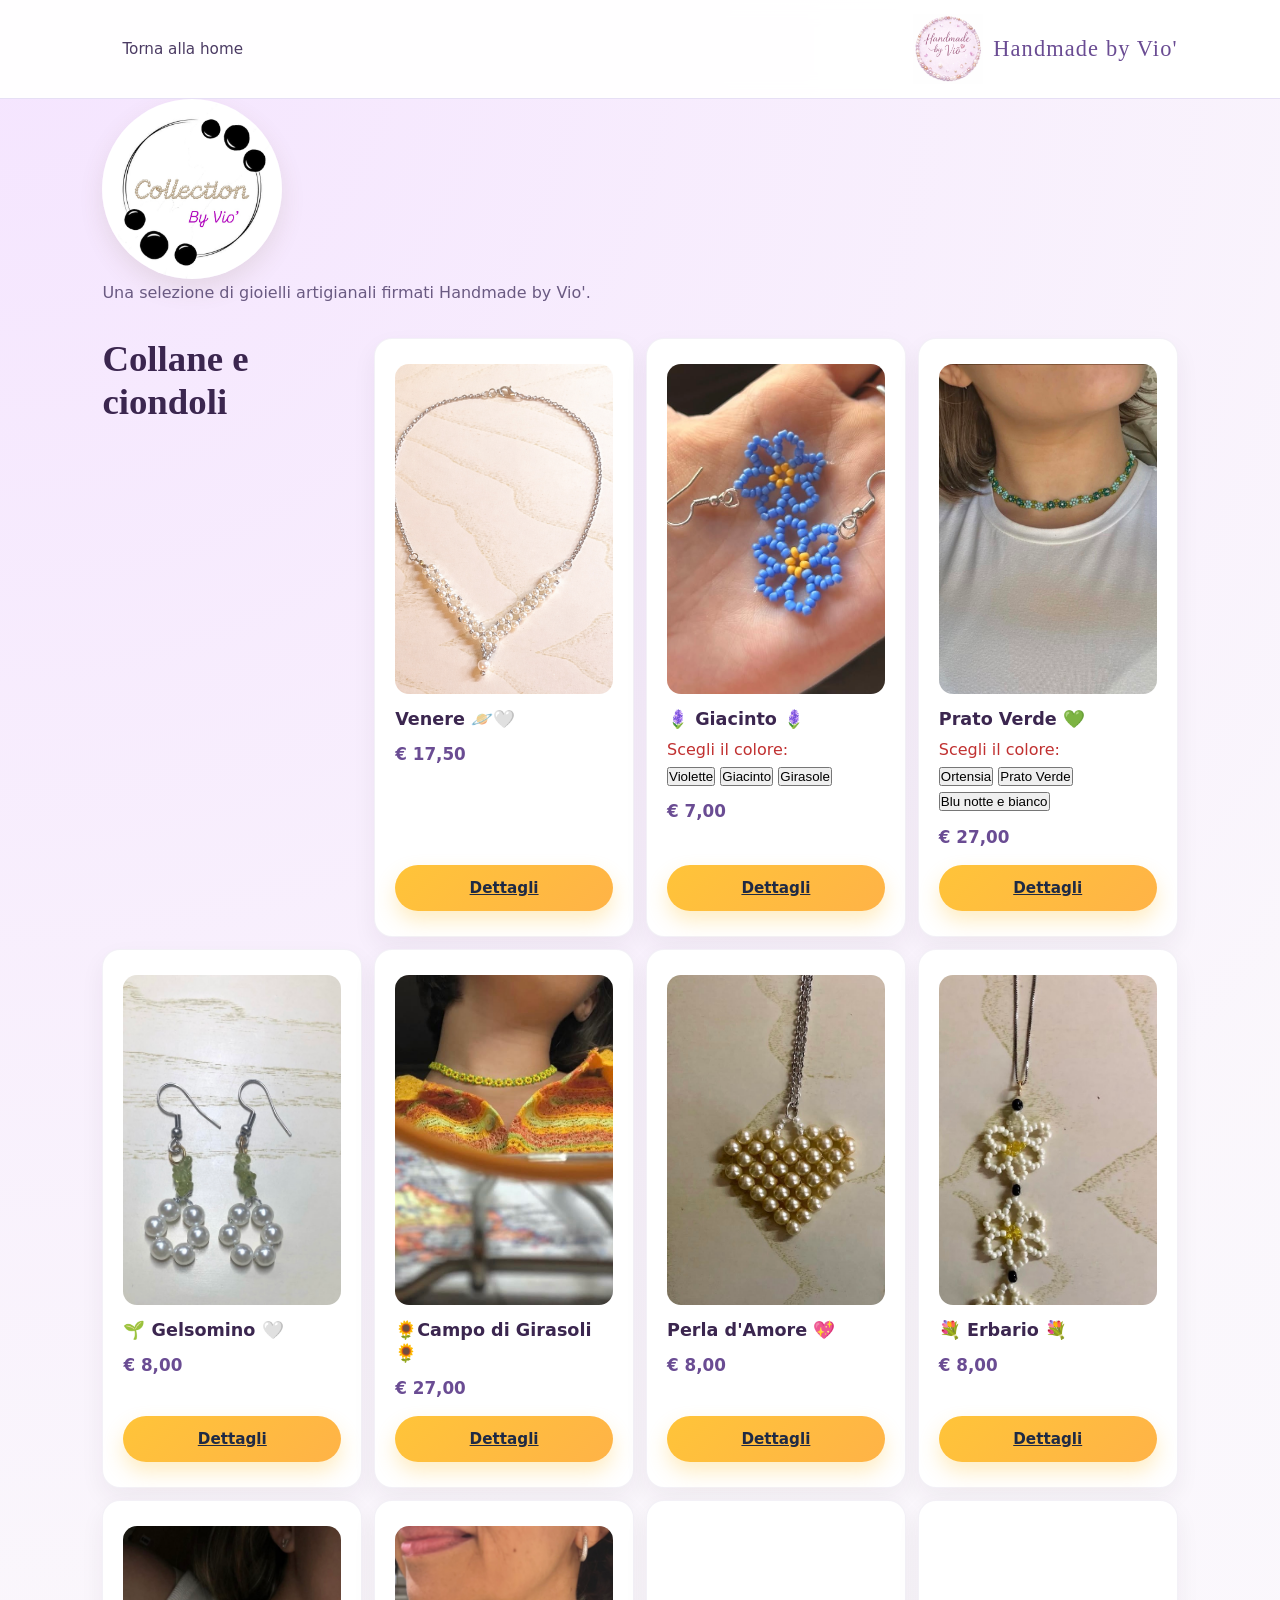
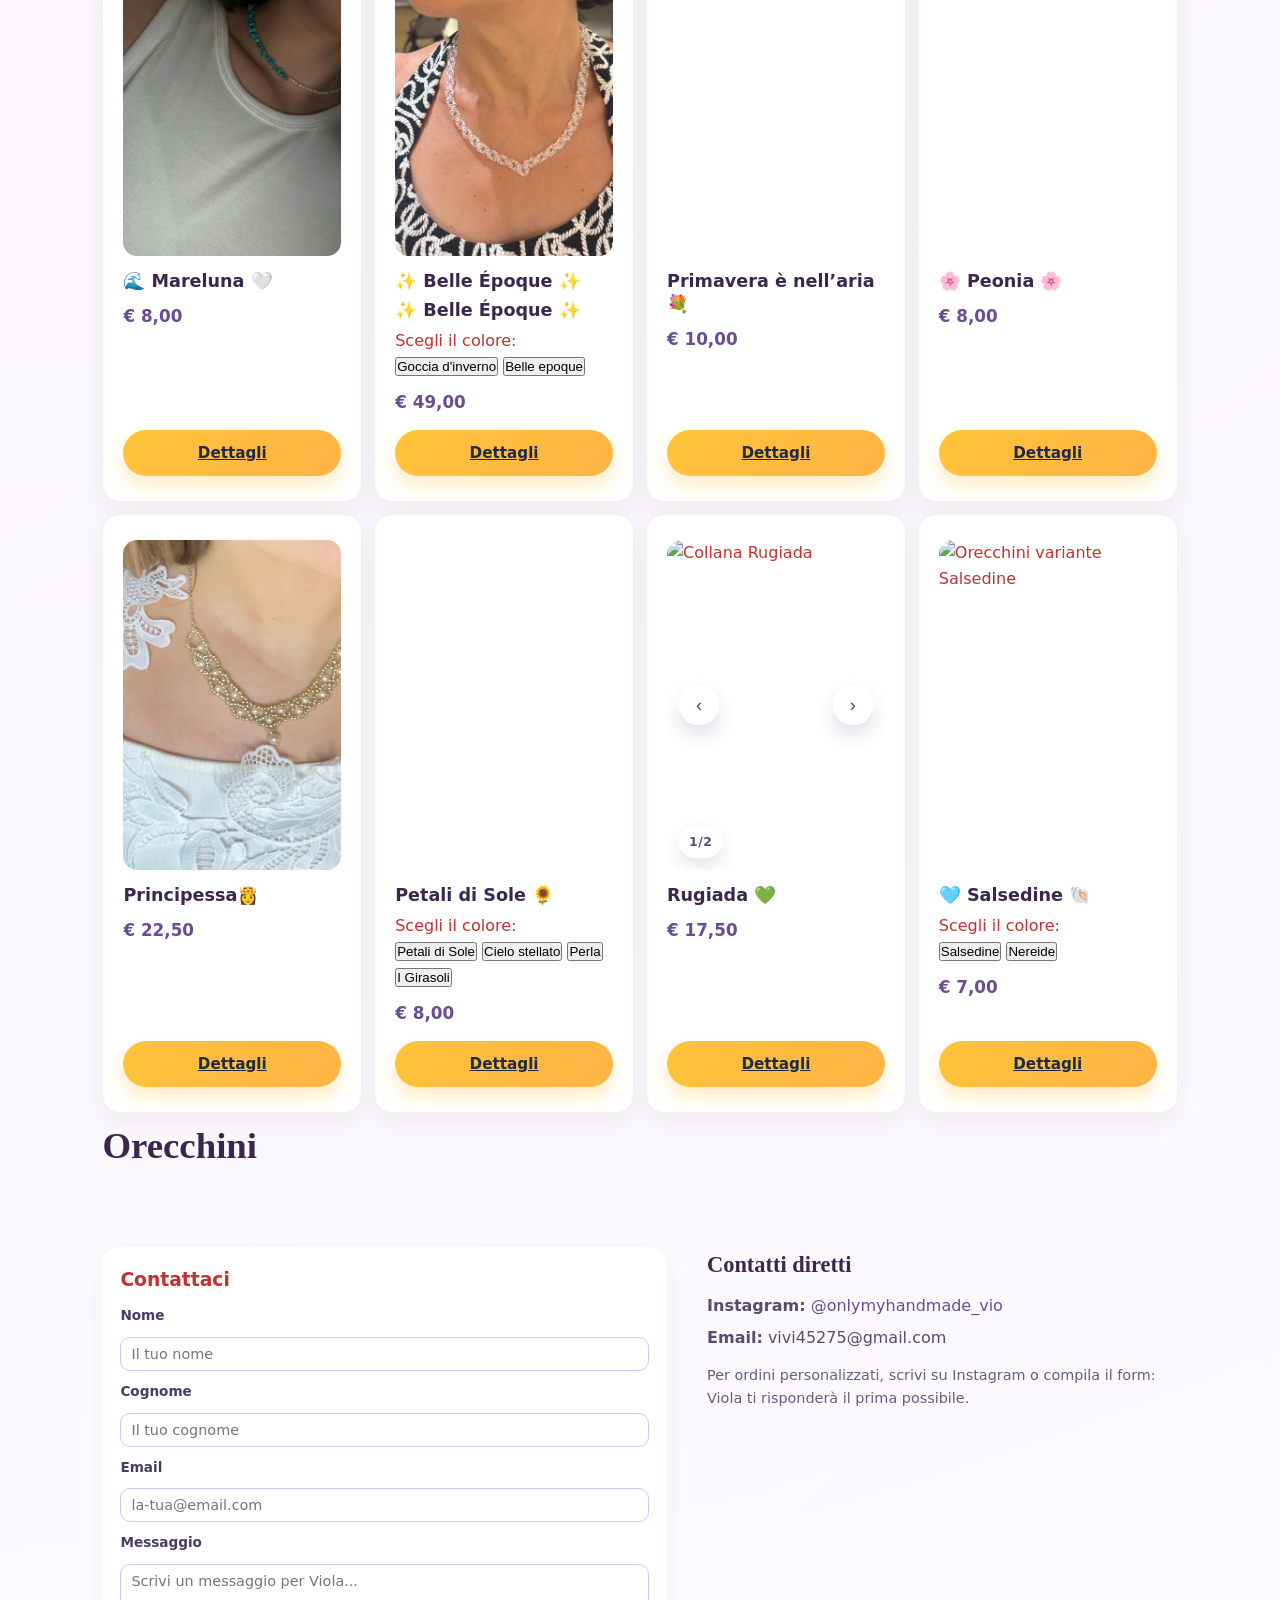
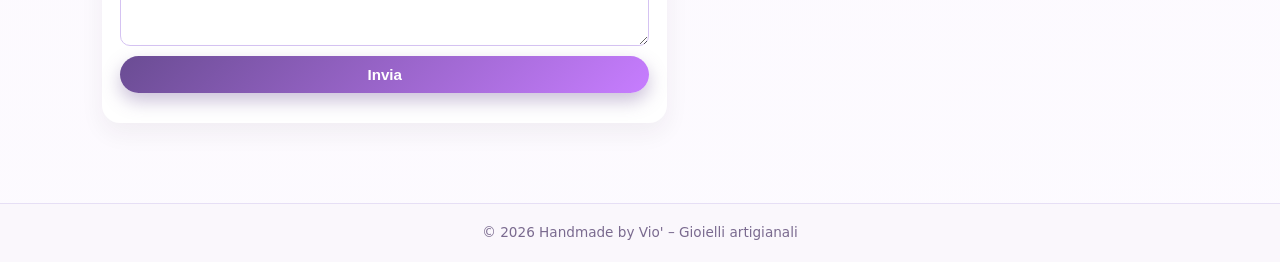
==== commit 96a6dbd9: "Modify product variants and update price Updated product variant buttons and price." ====
--- a/iscriviti.html
+++ b/iscriviti.html
@@ -113,11 +113,11 @@
         <div class="product-variants" aria-label="Scegli il colore">
             <p class="product-variants-title">Scegli il colore:</p>
             <div class="product-variant-options">
-            <button class="product-variant-option" type="button" data-variant-src="collana_goccia_d'inverno.jpeg" data-variant-alt="Collana Ortensia"  data-variant-title="Ortensia 🌸" data-variant-link="https://ko-fi.com/s/2b9fdcc997">Ortensia</button>
-            <button class="product-variant-option is-selected" type="button" data-variant-src="Collana_belle_epoque.jpeg" data-variant-alt="Collana Prato Verde" data-variant-title="Prato Verde 💚" data-variant-link="https://ko-fi.com/s/dfb1fb97f9" >Prato Verde</button>
-        </div>
-    </div>
-            <p class="product-price">€ 27,00</p>
+            <button class="product-variant-option" type="button" data-variant-src="collana_goccia d'inverno.jpeg" data-variant-alt="Collana Goccia d'inverno"  data-variant-title=" Goccia d'inverno ❄️ " data-variant-link="DA AGGIUNGERE ">Goccia d'inverno</button>
+            <button class="product-variant-option is-selected" type="button" data-variant-src="Collana_belle_epoque.jpeg" data-variant-alt="Collana belle epoque" data-variant-title=" ✨ Belle Époque ✨" data-variant-link="https://ko-fi.com/s/dfb1fb97f9" >Belle epoque</button>
+        </div>
+    </div>
+            <p class="product-price">€ 49,00</p>
                 <a class="btn-paypal" href="https://ko-fi.com/s/dfb1fb97f9" target="_blank" rel="noopener noreferrer">Dettagli</a>
             </article>
             
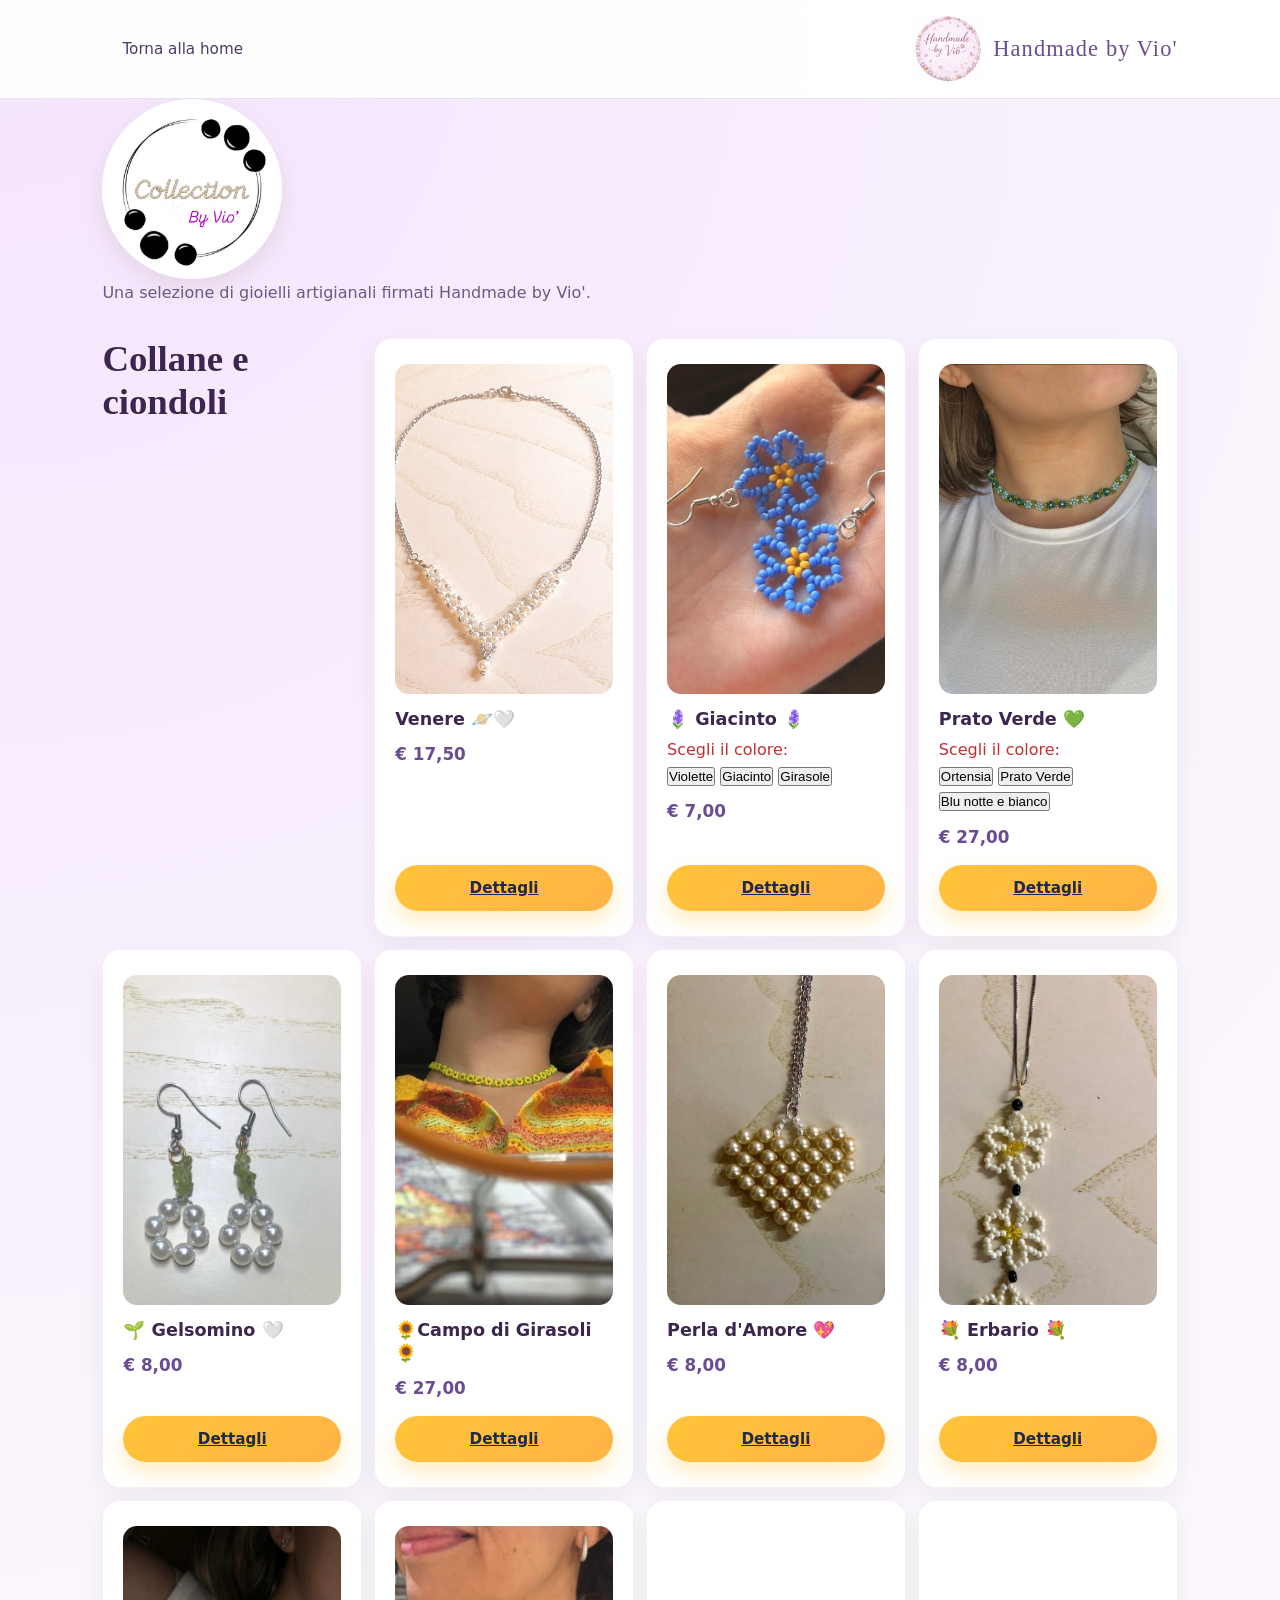
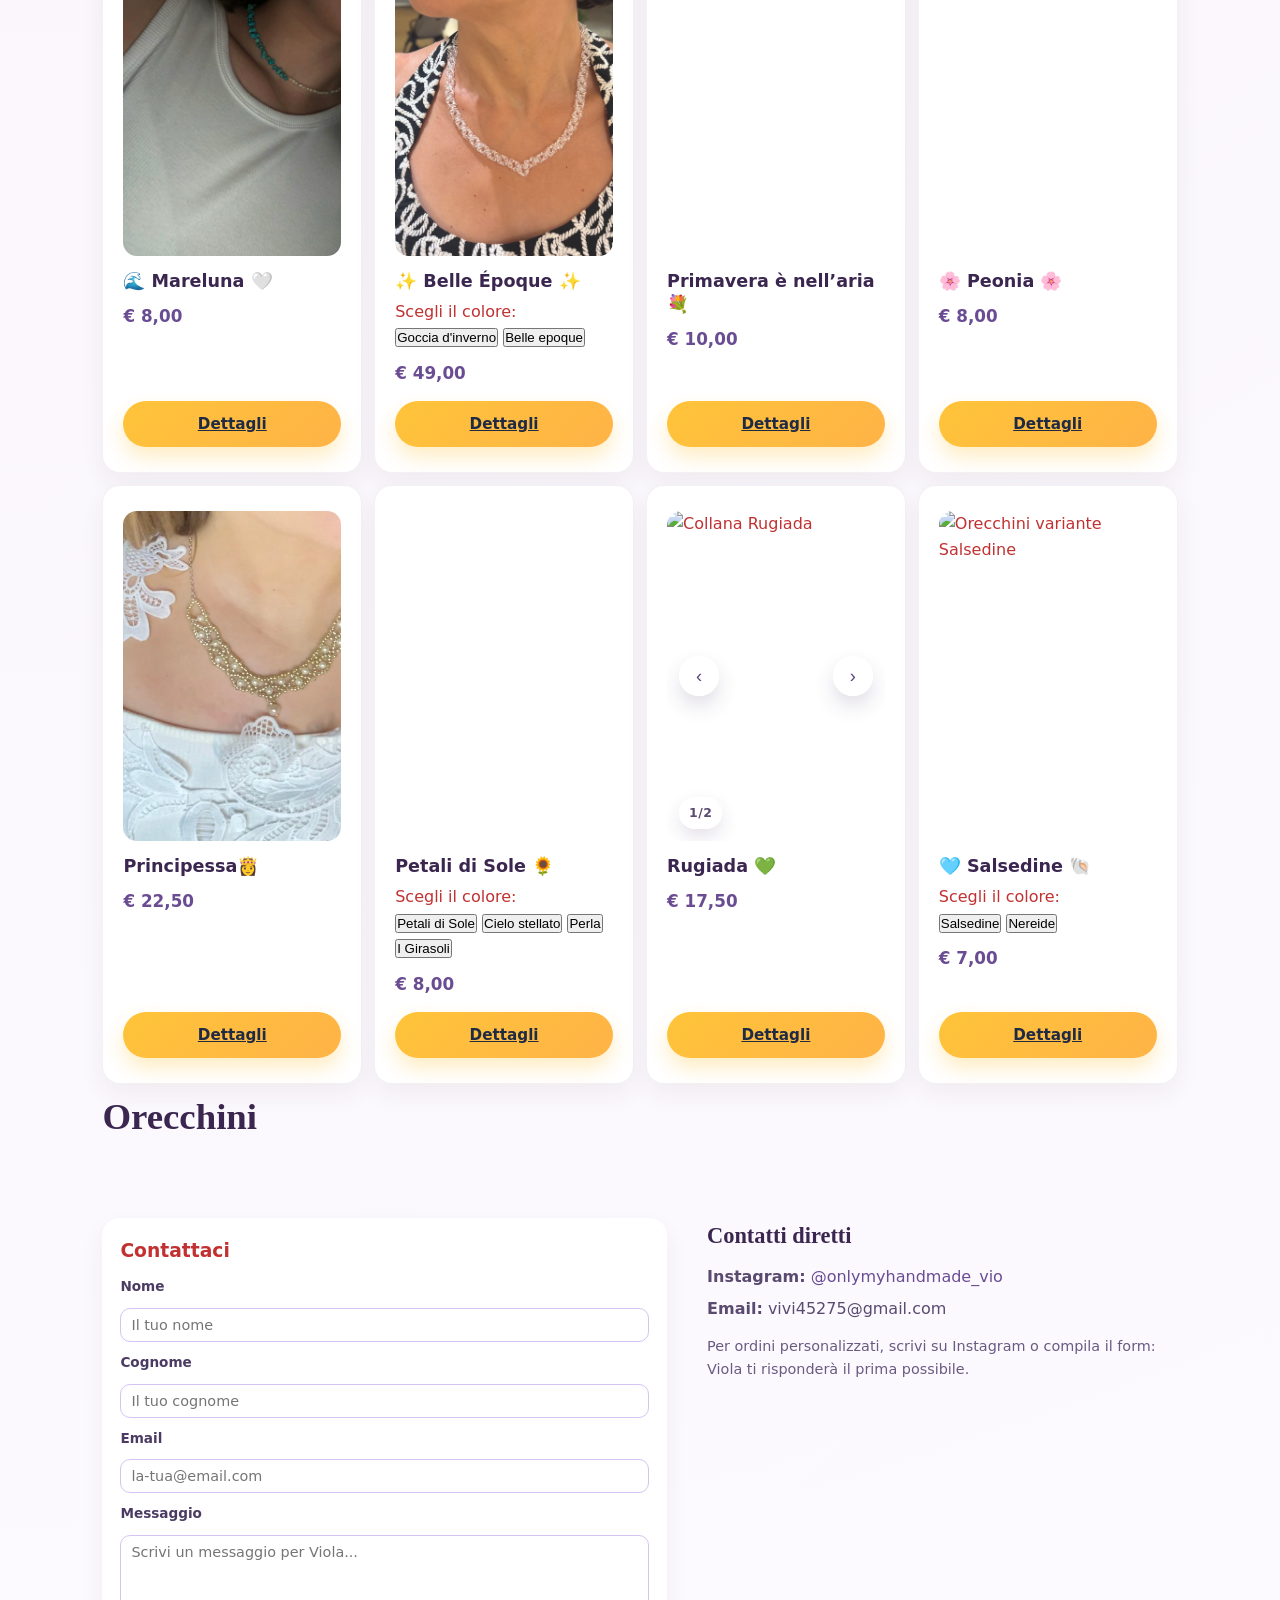
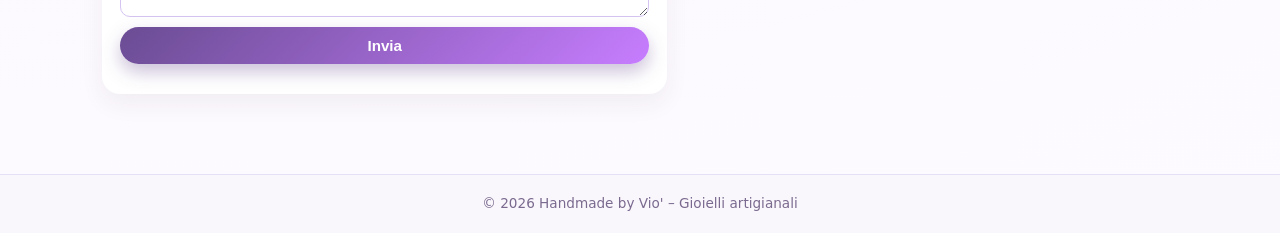
==== commit 827d205a: "Fix duplicate h3 tag in product card" ====
--- a/iscriviti.html
+++ b/iscriviti.html
@@ -108,7 +108,6 @@
 
             <article class="product-card product-card--necklaces">
                 <img src="Collana_belle_epoque.jpeg" class="product-img" alt="Pietre e perle" width="900" height="779" decoding="async" loading="lazy">
-                <h3> ✨ Belle Époque ✨</h3>
                    <h3 data-variant-title>✨ Belle Époque ✨</h3>
         <div class="product-variants" aria-label="Scegli il colore">
             <p class="product-variants-title">Scegli il colore:</p>
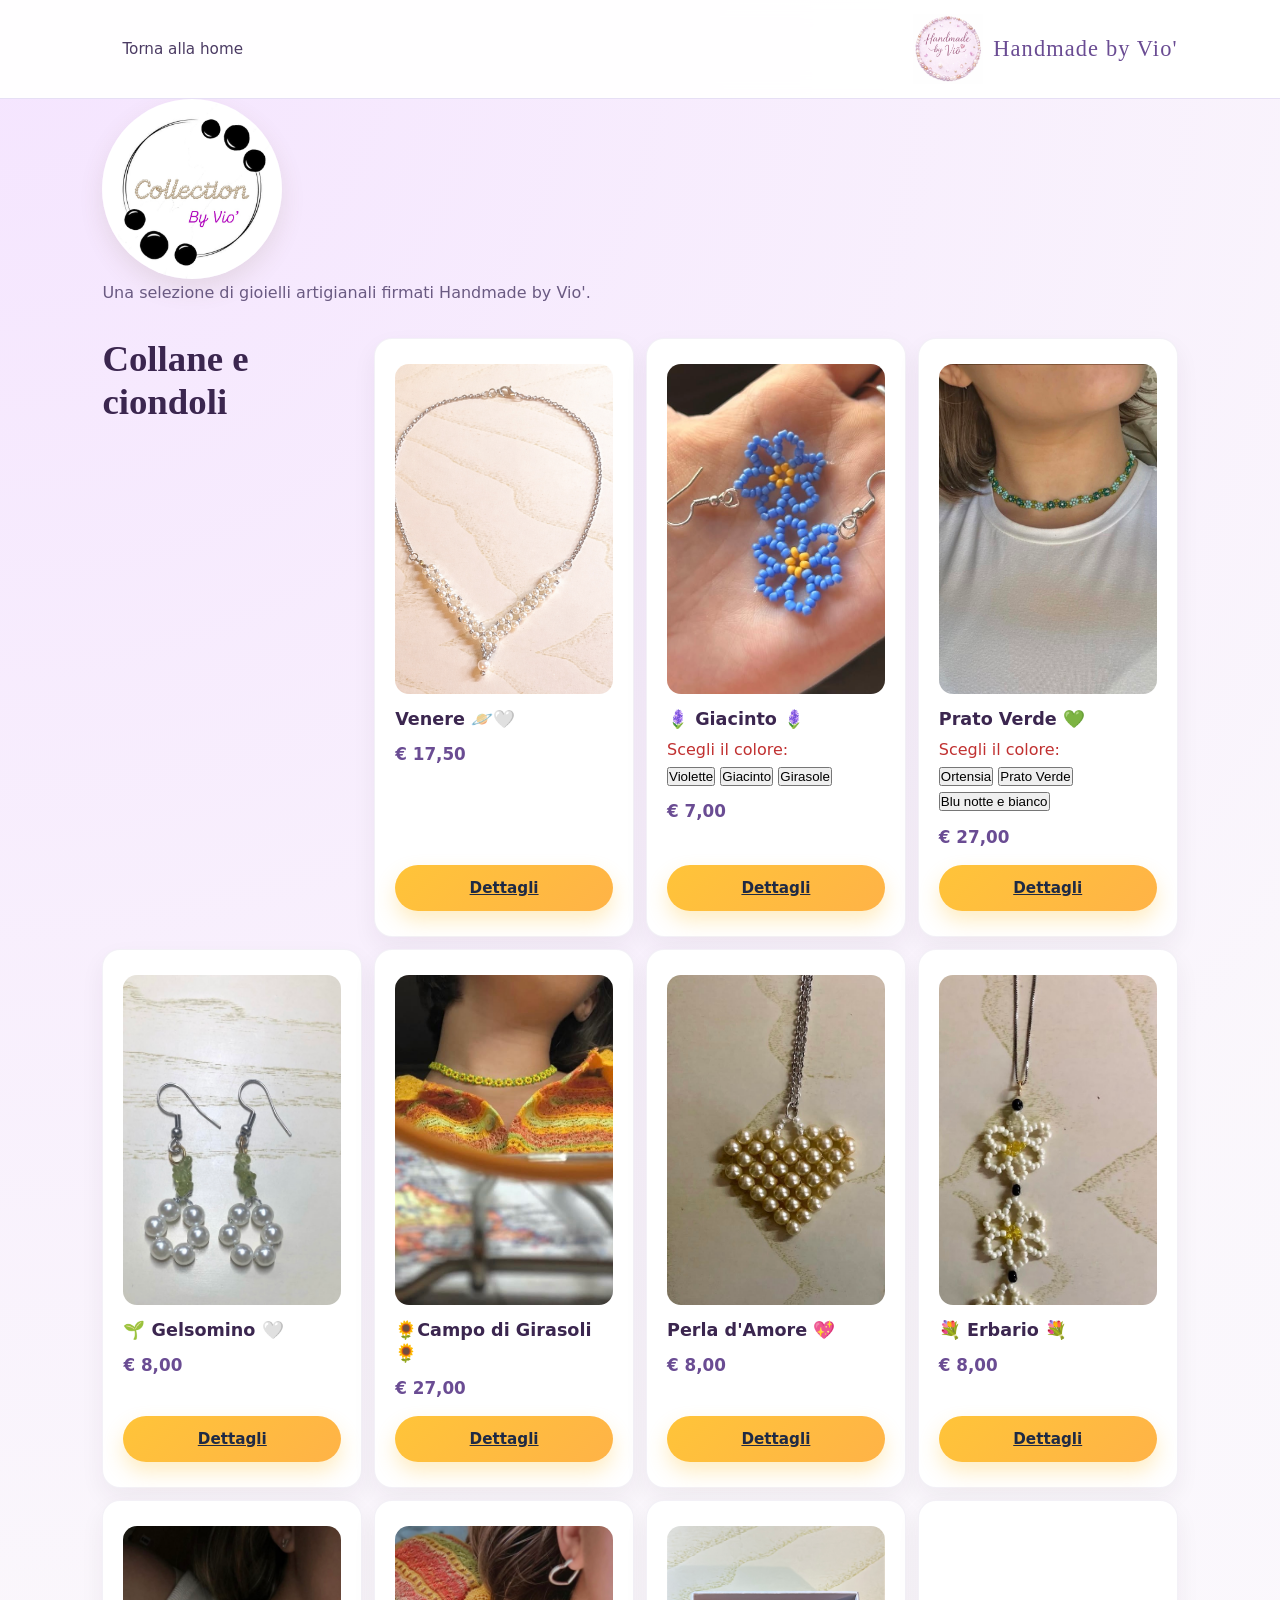
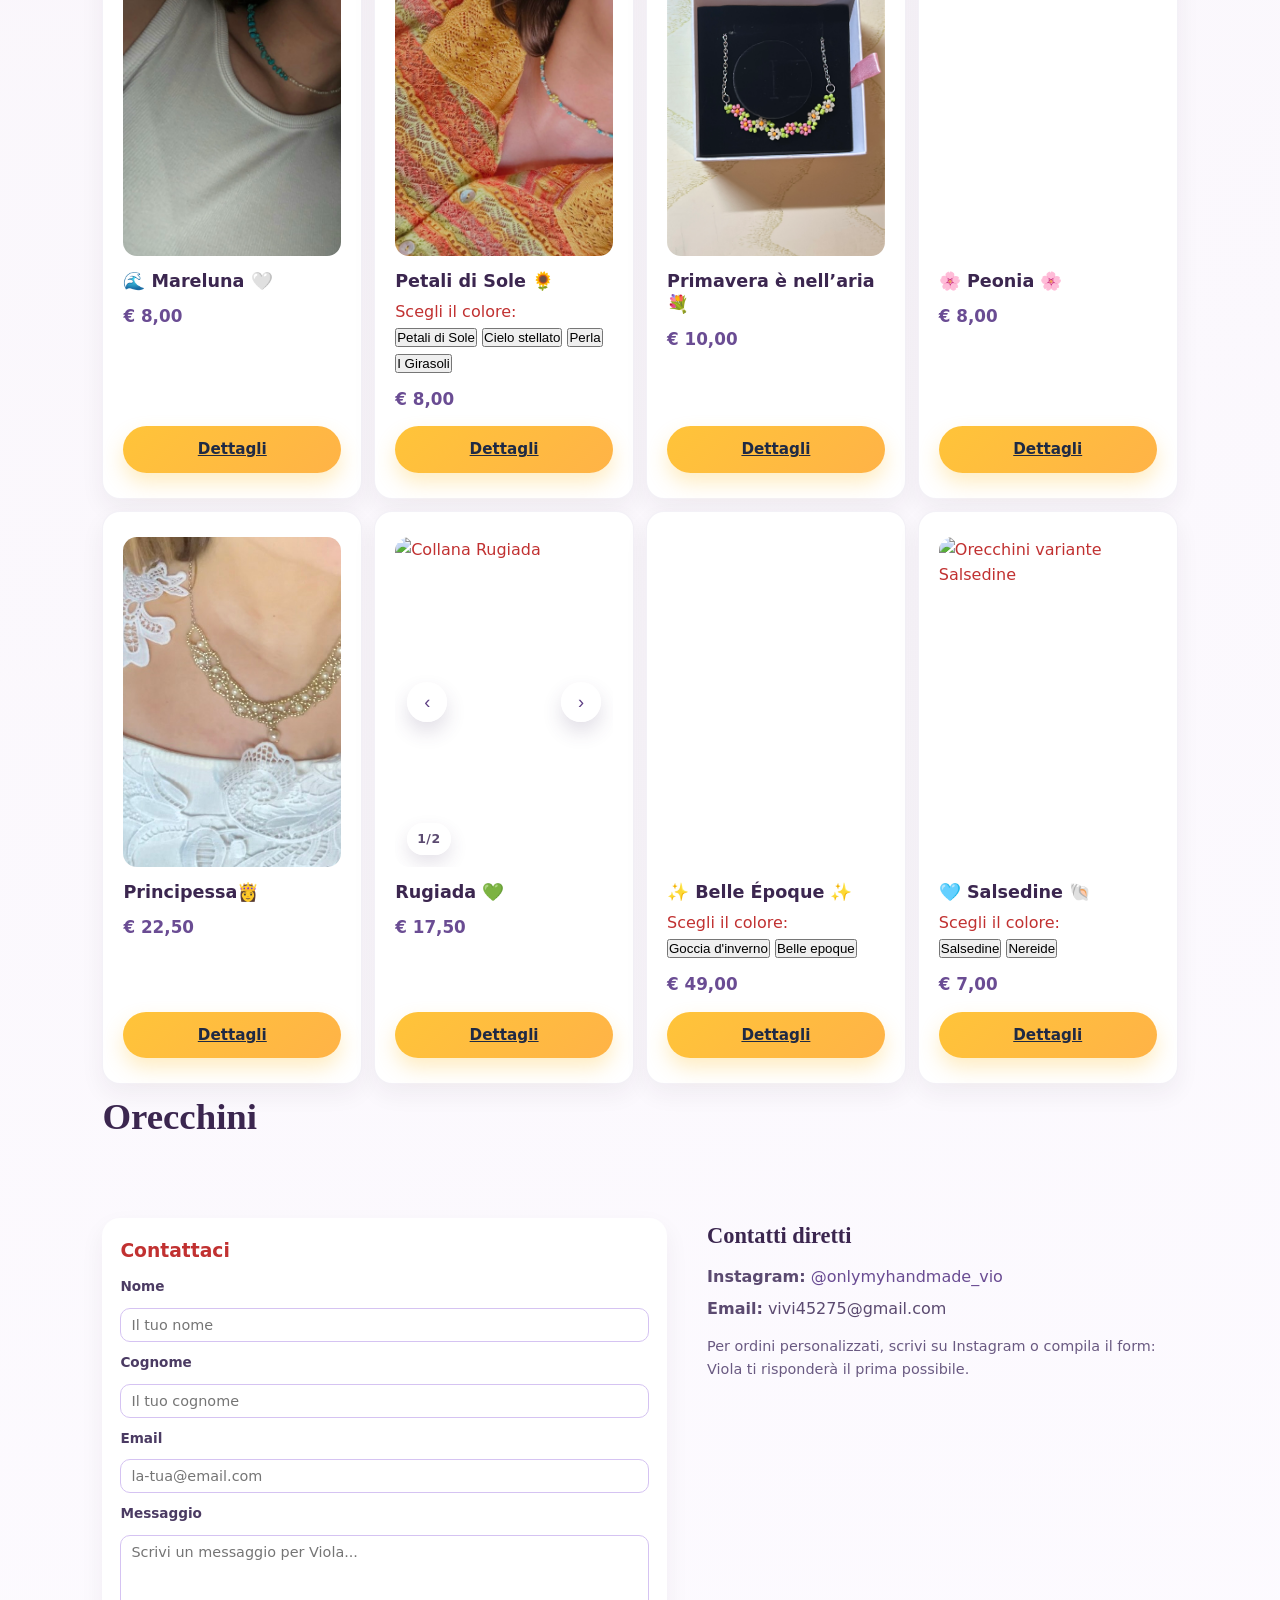
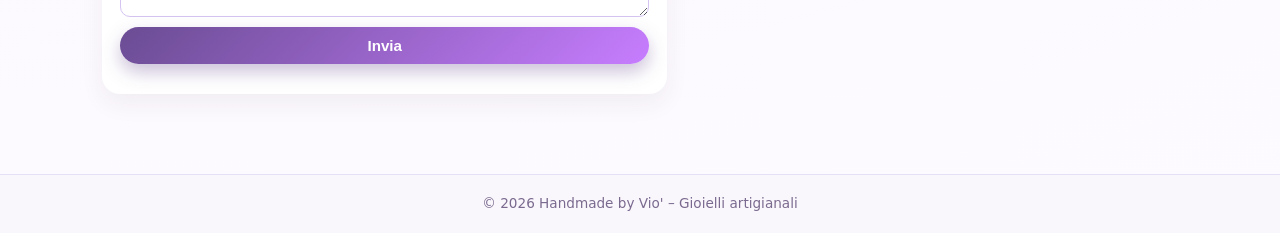
==== commit f305cce2: "Update product cards and variants in iscriviti.html" ====
--- a/iscriviti.html
+++ b/iscriviti.html
@@ -106,44 +106,7 @@
                 <a class="btn-paypal" href="https://ko-fi.com/s/6efd4d4713" target="_blank" rel="noopener noreferrer">Dettagli</a>
             </article>
 
-            <article class="product-card product-card--necklaces">
-                <img src="Collana_belle_epoque.jpeg" class="product-img" alt="Pietre e perle" width="900" height="779" decoding="async" loading="lazy">
-                   <h3 data-variant-title>✨ Belle Époque ✨</h3>
-        <div class="product-variants" aria-label="Scegli il colore">
-            <p class="product-variants-title">Scegli il colore:</p>
-            <div class="product-variant-options">
-            <button class="product-variant-option" type="button" data-variant-src="collana_goccia d'inverno.jpeg" data-variant-alt="Collana Goccia d'inverno"  data-variant-title=" Goccia d'inverno ❄️ " data-variant-link="DA AGGIUNGERE ">Goccia d'inverno</button>
-            <button class="product-variant-option is-selected" type="button" data-variant-src="Collana_belle_epoque.jpeg" data-variant-alt="Collana belle epoque" data-variant-title=" ✨ Belle Époque ✨" data-variant-link="https://ko-fi.com/s/dfb1fb97f9" >Belle epoque</button>
-        </div>
-    </div>
-            <p class="product-price">€ 49,00</p>
-                <a class="btn-paypal" href="https://ko-fi.com/s/dfb1fb97f9" target="_blank" rel="noopener noreferrer">Dettagli</a>
-            </article>
-            
-
-            <article class="product-card product-card--necklaces">
-                <img src="Collana_full_meta_scatola.jpg" class="product-img" alt="Primavera e nell'aria" width="506" height="900" decoding="async" loading="lazy">
-                <h3>Primavera è nell’aria 💐</h3>
-                <p class="product-price">€ 10,00</p>
-                <a class="btn-paypal" href="https://ko-fi.com/s/d41a8a29cd" target="_blank" rel="noopener noreferrer">Dettagli</a>
-            </article>
-
-            <article class="product-card product-card--earrings">
-                <img src="Orecchini_pietre_rosa.jpg" class="product-img" alt="Pendenti" width="900" height="1011" decoding="async" loading="lazy">
-                <h3> 🌸 Peonia 🌸 </h3>
-                <p class="product-price">€ 8,00</p>
-                <a class="btn-paypal" href="https://ko-fi.com/s/811eda7bd0" target="_blank" rel="noopener noreferrer">Dettagli</a>
-            </article>
-
-            <article class="product-card product-card--necklaces">
-                <img src="Collana_principessa_indossata.jpeg" class="product-img" alt="Principessa" width="900" height="483" decoding="async" loading="lazy">
-                <h3>Principessa👸</h3>
-                <p class="product-price">€ 22,50</p>
-                 <a class="btn-paypal" href="https://ko-fi.com/s/a9207902b9" target="_blank" rel="noopener noreferrer">Dettagli</a>
-            </article>
-
-
-           <article class="product-card product-card--necklaces">
+             <article class="product-card product-card--necklaces">
             <img src="Collana_fiori_vers_1.jpg" class="product-img" alt="Petali di Sole" width="900" height="900"decoding="async" loading="lazy" data-variant-image>
                <h3 data-variant-title>Petali di Sole 🌻</h3>
             <div class="product-variants" aria-label="Scegli il colore">
@@ -158,6 +121,27 @@
     <p class="product-price">€ 8,00</p>
     <a class="btn-paypal" href="https://ko-fi.com/s/2ba6eb8bb9" target="_blank" rel="noopener noreferrer">Dettagli</a></article>
 
+
+            <article class="product-card product-card--necklaces">
+                <img src="Collana_full_meta_scatola.jpg" class="product-img" alt="Primavera e nell'aria" width="506" height="900" decoding="async" loading="lazy">
+                <h3>Primavera è nell’aria 💐</h3>
+                <p class="product-price">€ 10,00</p>
+                <a class="btn-paypal" href="https://ko-fi.com/s/d41a8a29cd" target="_blank" rel="noopener noreferrer">Dettagli</a>
+            </article>
+
+            <article class="product-card product-card--earrings">
+                <img src="Orecchini_pietre_rosa.jpg" class="product-img" alt="Pendenti" width="900" height="1011" decoding="async" loading="lazy">
+                <h3> 🌸 Peonia 🌸 </h3>
+                <p class="product-price">€ 8,00</p>
+                <a class="btn-paypal" href="https://ko-fi.com/s/811eda7bd0" target="_blank" rel="noopener noreferrer">Dettagli</a>
+            </article>
+
+            <article class="product-card product-card--necklaces">
+                <img src="Collana_principessa_indossata.jpeg" class="product-img" alt="Principessa" width="900" height="483" decoding="async" loading="lazy">
+                <h3>Principessa👸</h3>
+                <p class="product-price">€ 22,50</p>
+                 <a class="btn-paypal" href="https://ko-fi.com/s/a9207902b9" target="_blank" rel="noopener noreferrer">Dettagli</a>
+            </article>
 
          <article class="product-card product-card--necklaces">
                 <div class="product-slider" data-product-slider aria-label="Foto e video della Collana Rugiada">
@@ -173,6 +157,20 @@
                 <h3> Rugiada 💚</h3>
                 <p class="product-price">€ 17,50</p>    
                 <a class="btn-paypal" href=" https://ko-fi.com/s/6e20fabb48" target="_blank" rel="noopener noreferrer">Dettagli</a>
+            </article>
+
+             <article class="product-card product-card--necklaces">
+                <img src="Collana_belle_epoque.jpeg" class="product-img" alt="Pietre e perle" width="900" height="779" decoding="async" loading="lazy">
+                   <h3 data-variant-title>✨ Belle Époque ✨</h3>
+        <div class="product-variants" aria-label="Scegli il colore">
+            <p class="product-variants-title">Scegli il colore:</p>
+            <div class="product-variant-options">
+            <button class="product-variant-option" type="button" data-variant-src="Collana_goccia d'inverno.jpeg" data-variant-alt="Collana Goccia d'inverno"  data-variant-title=" Goccia d'inverno ❄️ " data-variant-link="DA AGGIUNGERE ">Goccia d'inverno</button>
+            <button class="product-variant-option is-selected" type="button" data-variant-src="Collana_belle_epoque.jpeg" data-variant-alt="Collana belle epoque" data-variant-title=" ✨ Belle Époque ✨" data-variant-link="https://ko-fi.com/s/bb730fb198" >Belle epoque</button>
+        </div>
+    </div>
+            <p class="product-price">€ 49,00</p>
+                <a class="btn-paypal" href="https://ko-fi.com/s/bb730fb198" target="_blank" rel="noopener noreferrer">Dettagli</a>
             </article>
 
 
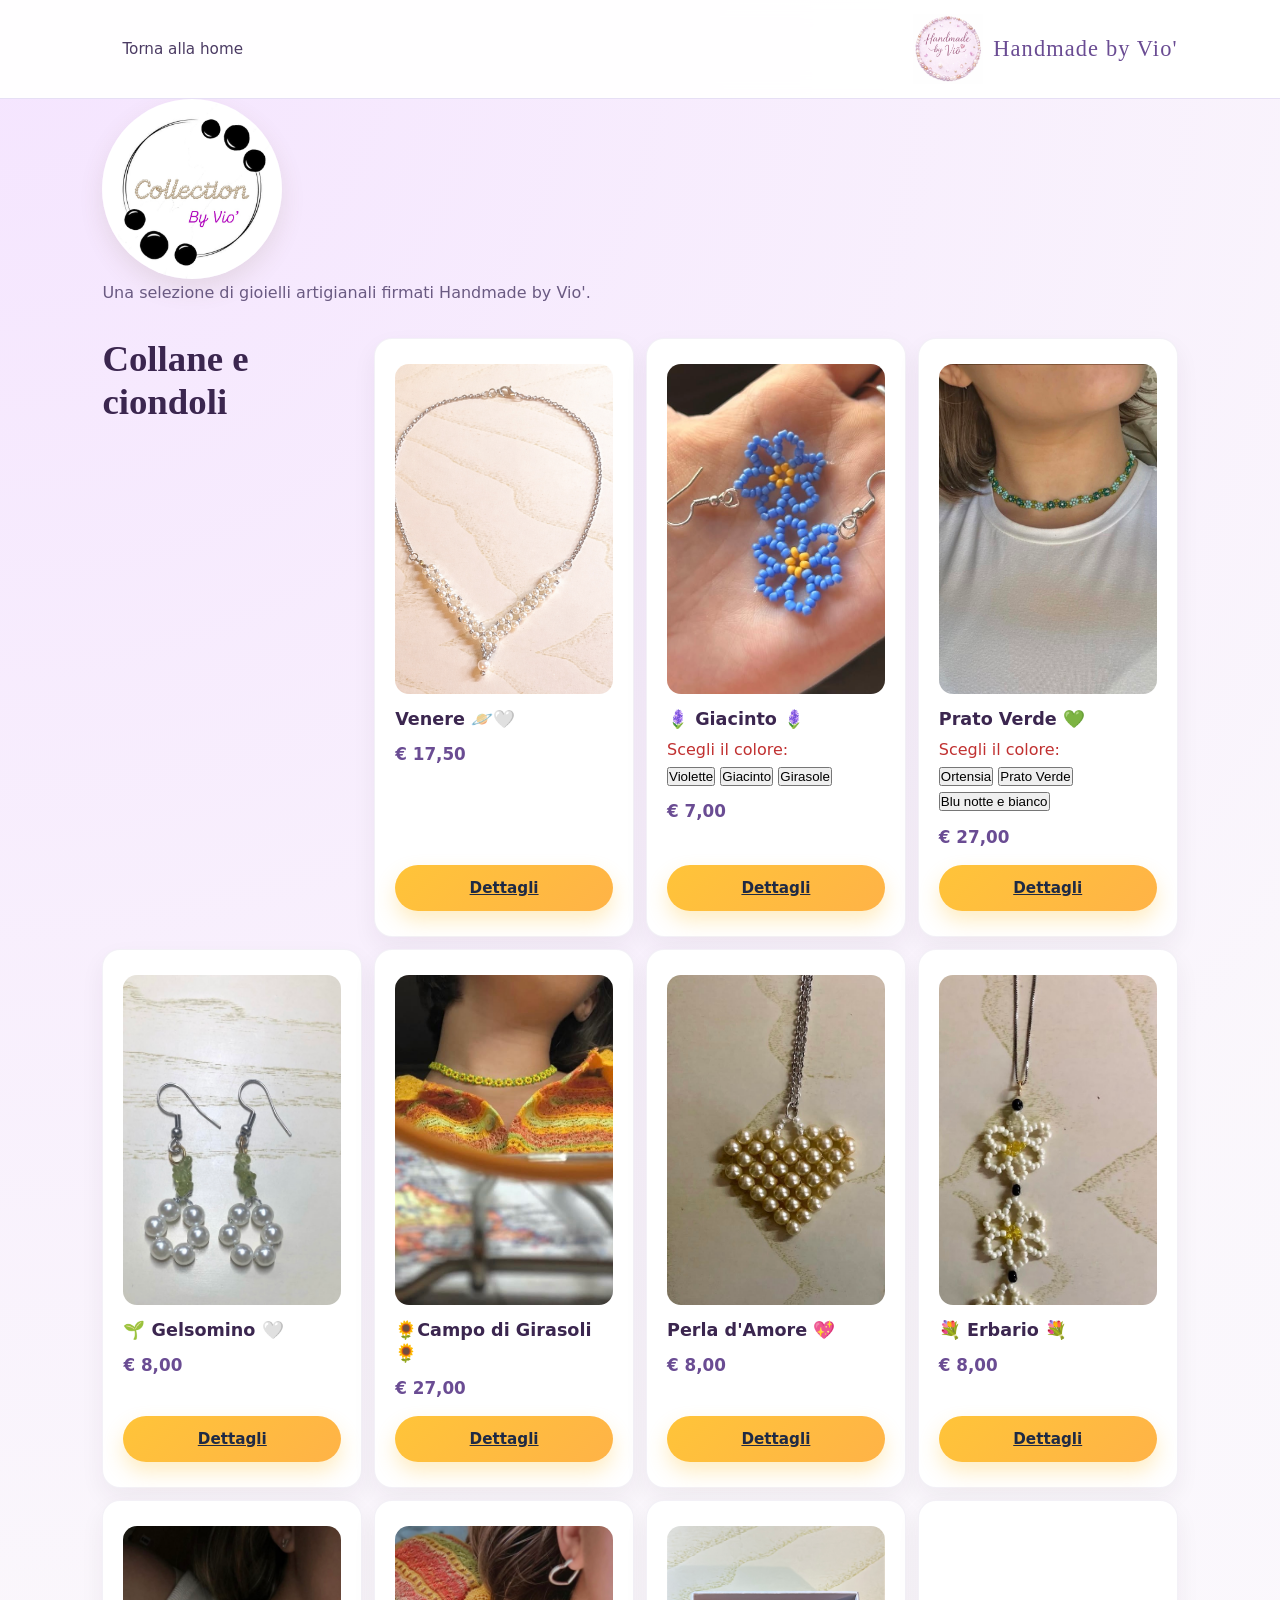
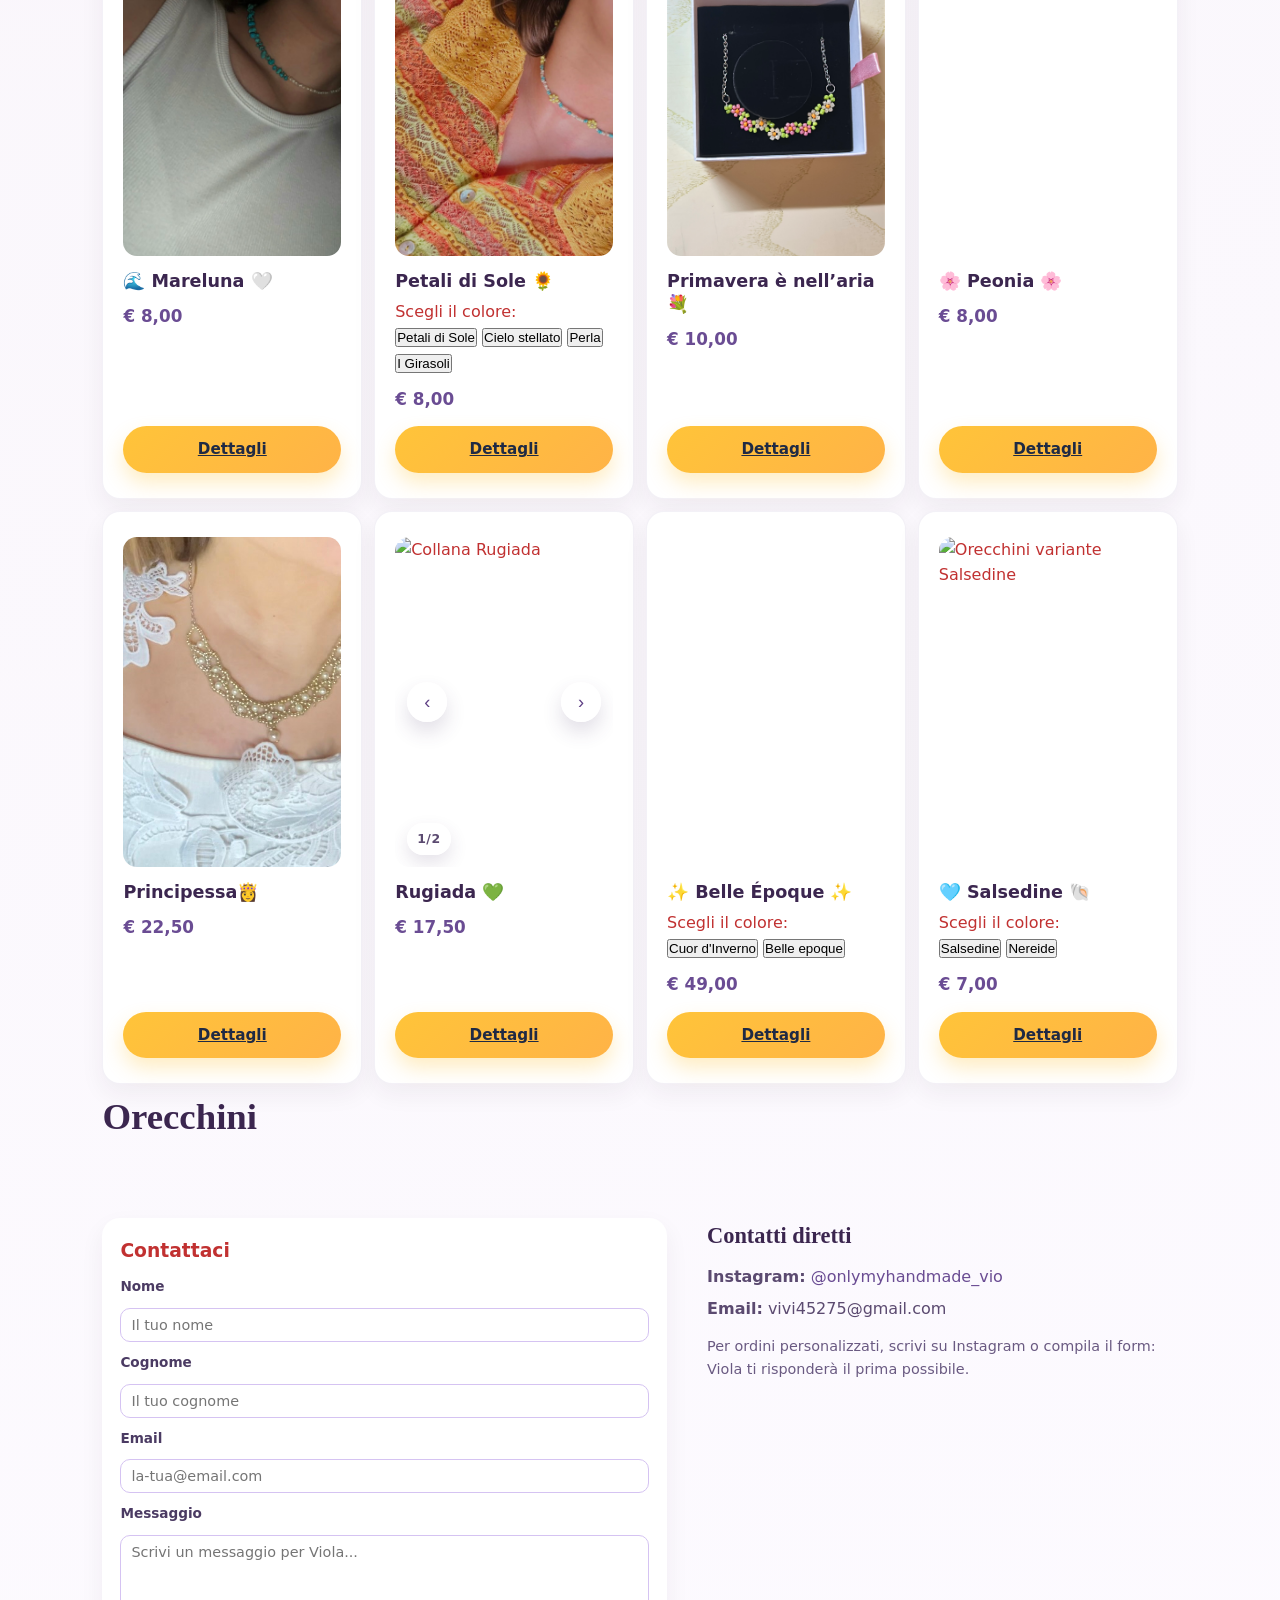
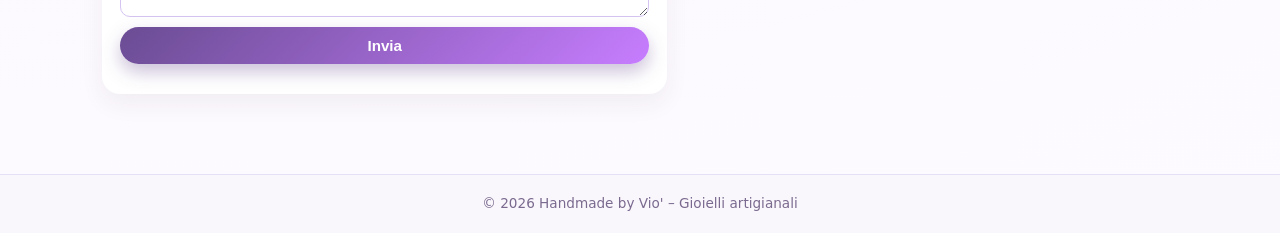
==== commit 3d8ee588: "Update product variant button for Cuor d'Inverno" ====
--- a/iscriviti.html
+++ b/iscriviti.html
@@ -160,12 +160,12 @@
             </article>
 
              <article class="product-card product-card--necklaces">
-                <img src="Collana_belle_epoque.jpeg" class="product-img" alt="Pietre e perle" width="900" height="779" decoding="async" loading="lazy">
+                <img src="Collana_belle_epoque.jpeg" class="product-img" alt="Pietre e perle" width="900" height="779" decoding="async" loading="lazy" data-variant-image>
                    <h3 data-variant-title>✨ Belle Époque ✨</h3>
         <div class="product-variants" aria-label="Scegli il colore">
             <p class="product-variants-title">Scegli il colore:</p>
             <div class="product-variant-options">
-            <button class="product-variant-option" type="button" data-variant-src="Collana_goccia d'inverno.jpeg" data-variant-alt="Collana Goccia d'inverno"  data-variant-title=" Goccia d'inverno ❄️ " data-variant-link="DA AGGIUNGERE ">Goccia d'inverno</button>
+            <button class="product-variant-option" type="button" data-variant-src="Collana_cuor_d'inverno.jpeg" data-variant-alt="Cuor d'Inverno "  data-variant-title=" Cuor d'Inverno ❄️" data-variant-link="https://ko-fi.com/s/3a832e53f0 ">Cuor d'Inverno</button>
             <button class="product-variant-option is-selected" type="button" data-variant-src="Collana_belle_epoque.jpeg" data-variant-alt="Collana belle epoque" data-variant-title=" ✨ Belle Époque ✨" data-variant-link="https://ko-fi.com/s/bb730fb198" >Belle epoque</button>
         </div>
     </div>
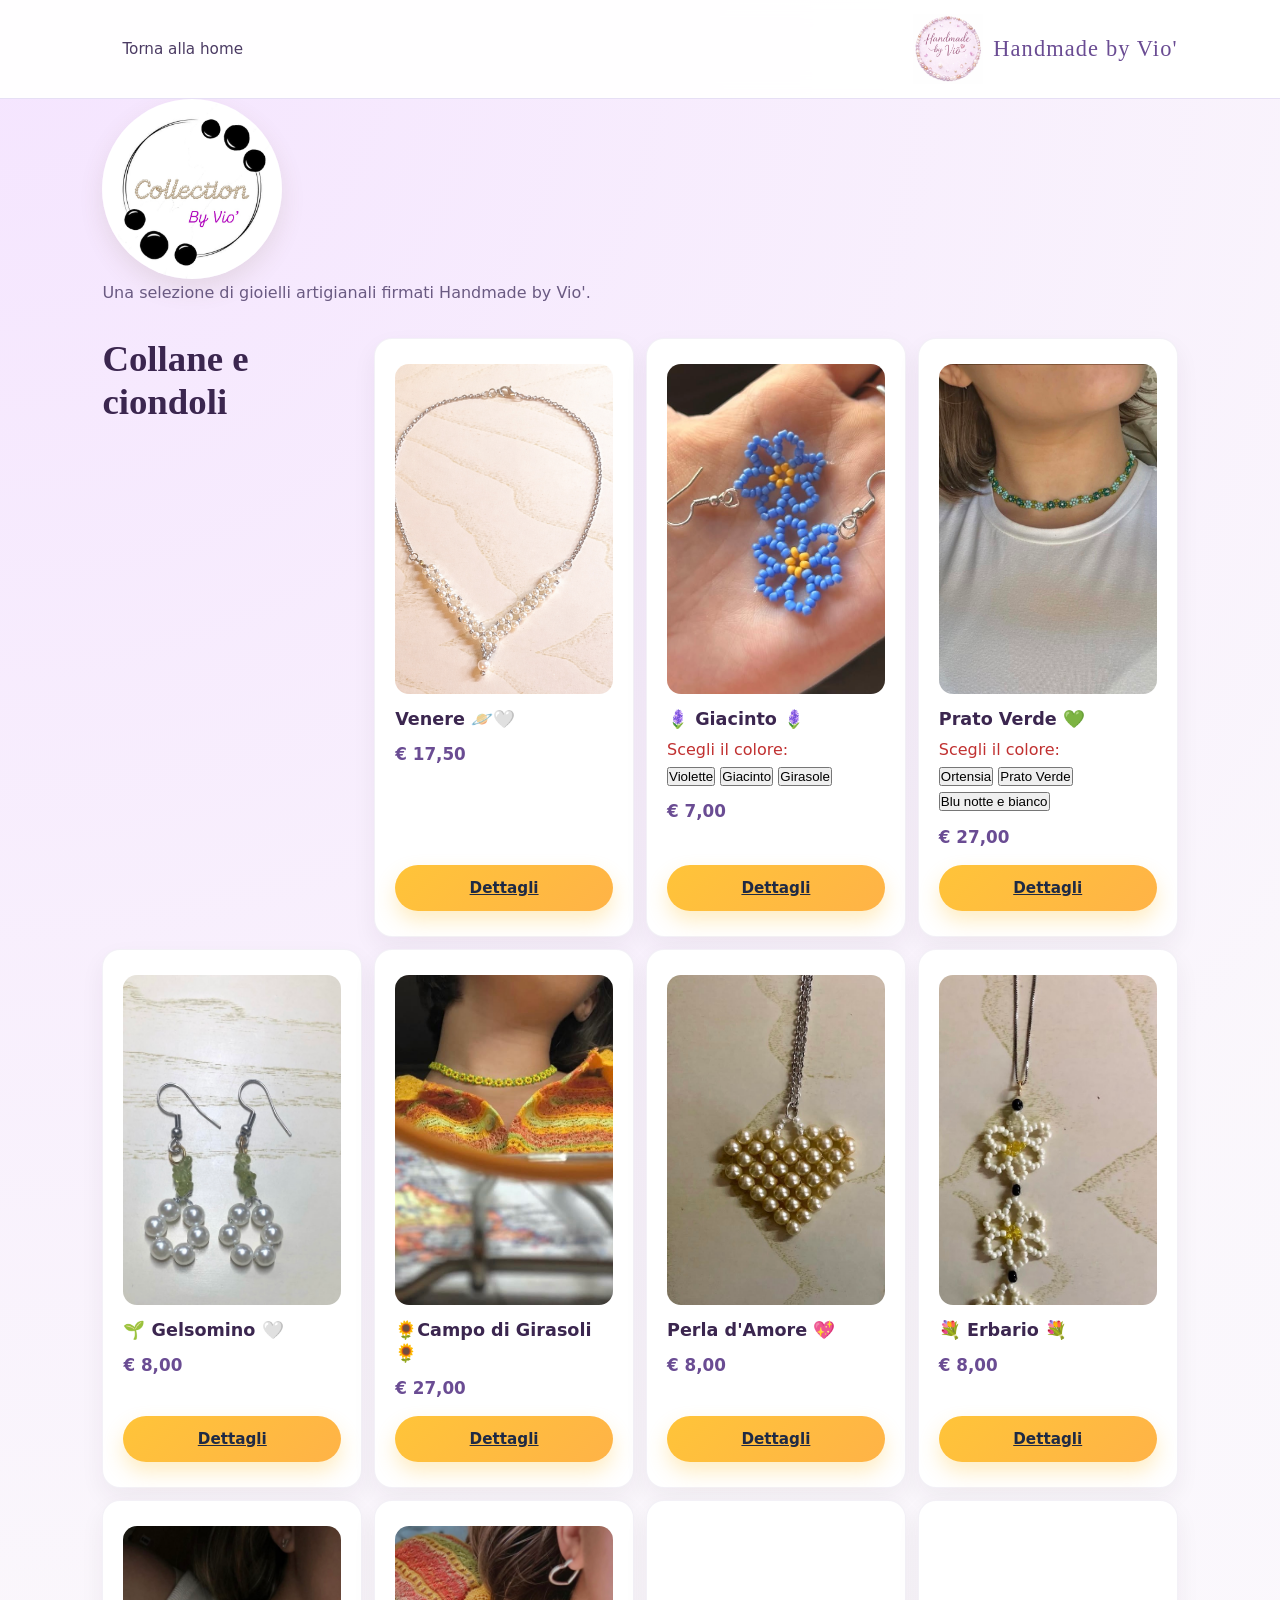
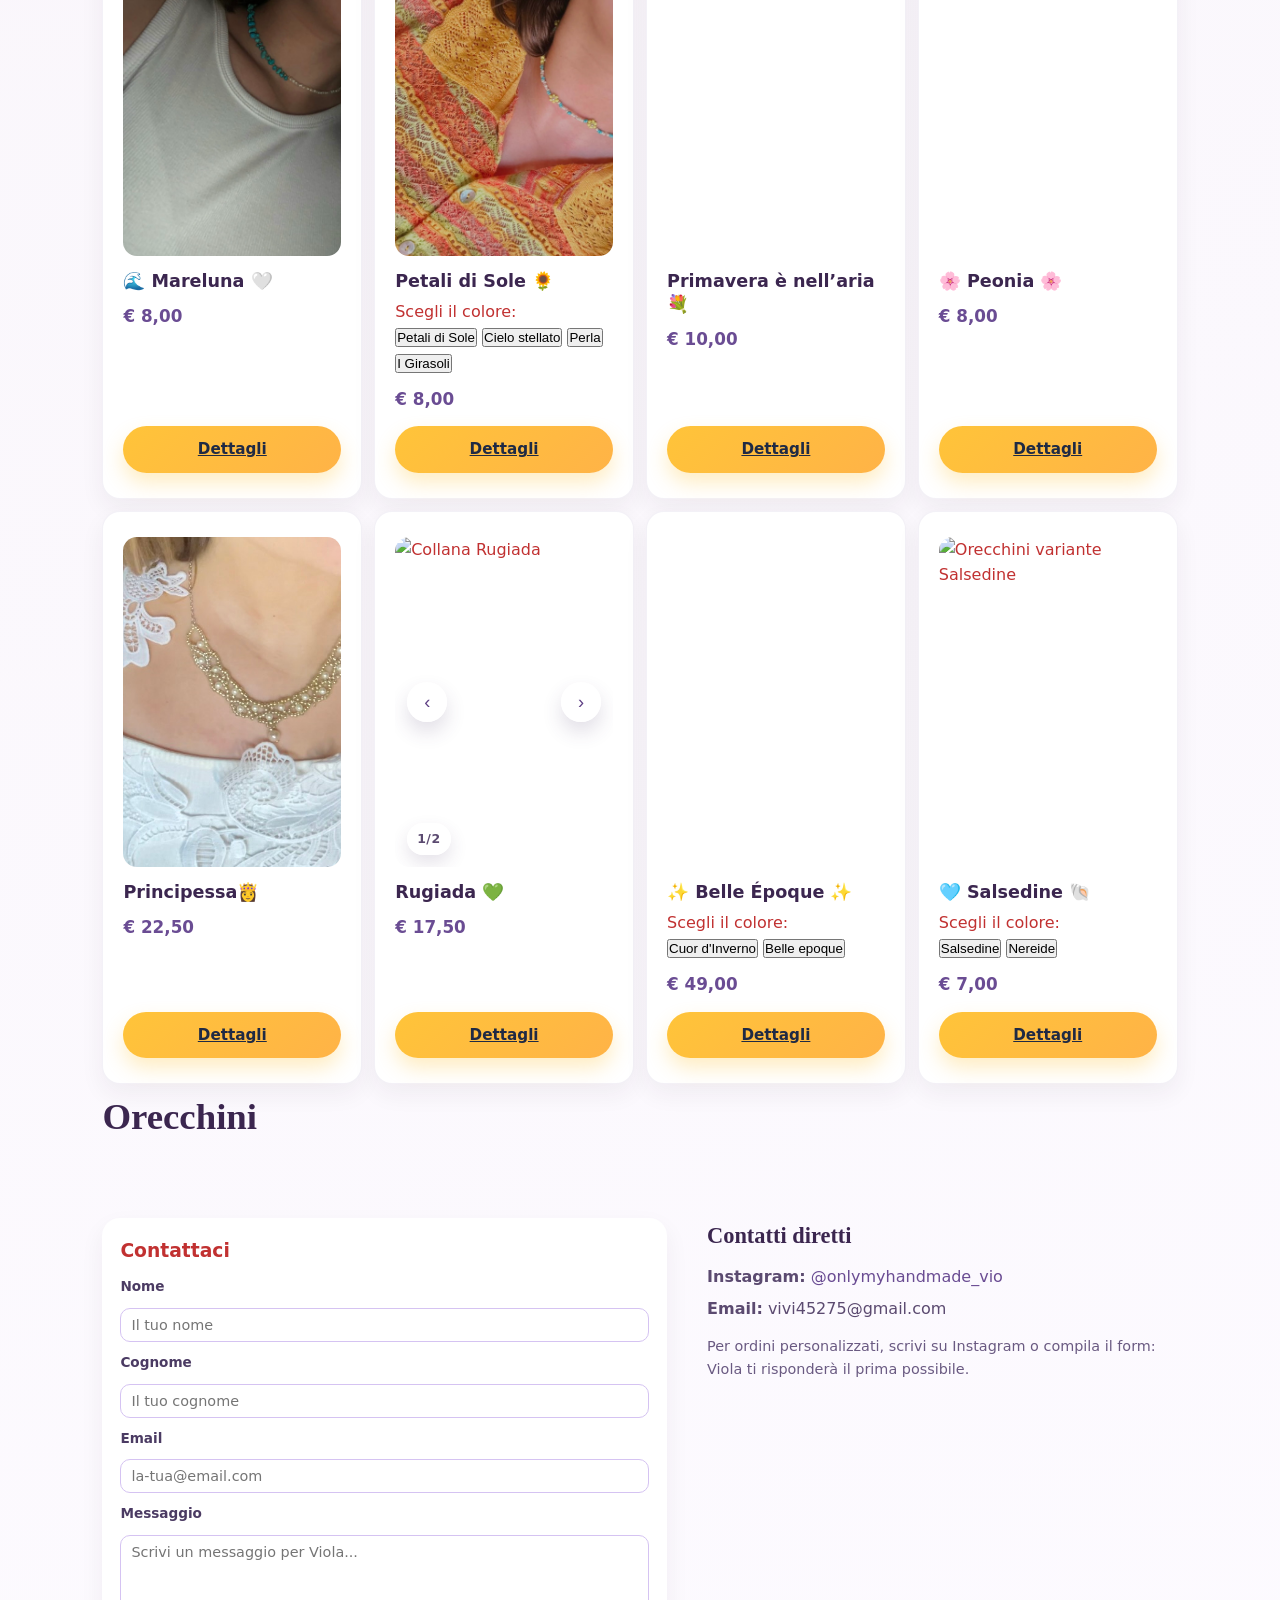
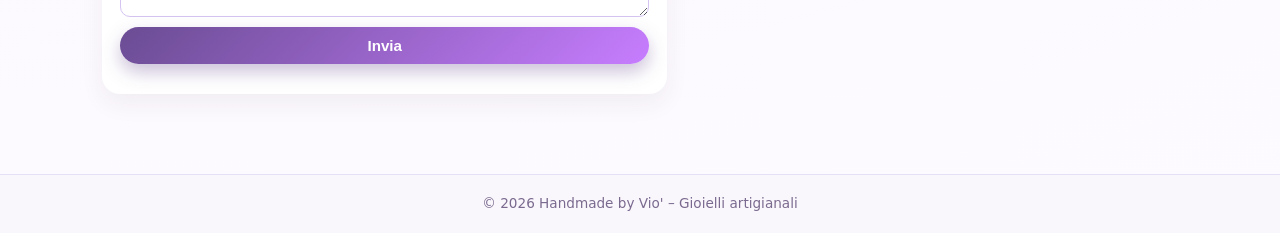
==== commit e14aa5bf: "Add product card for Belle Époque necklace" ====
--- a/iscriviti.html
+++ b/iscriviti.html
@@ -158,6 +158,7 @@
                 <p class="product-price">€ 17,50</p>    
                 <a class="btn-paypal" href=" https://ko-fi.com/s/6e20fabb48" target="_blank" rel="noopener noreferrer">Dettagli</a>
             </article>
+            
 
              <article class="product-card product-card--necklaces">
                 <img src="Collana_belle_epoque.jpeg" class="product-img" alt="Pietre e perle" width="900" height="779" decoding="async" loading="lazy" data-variant-image>
